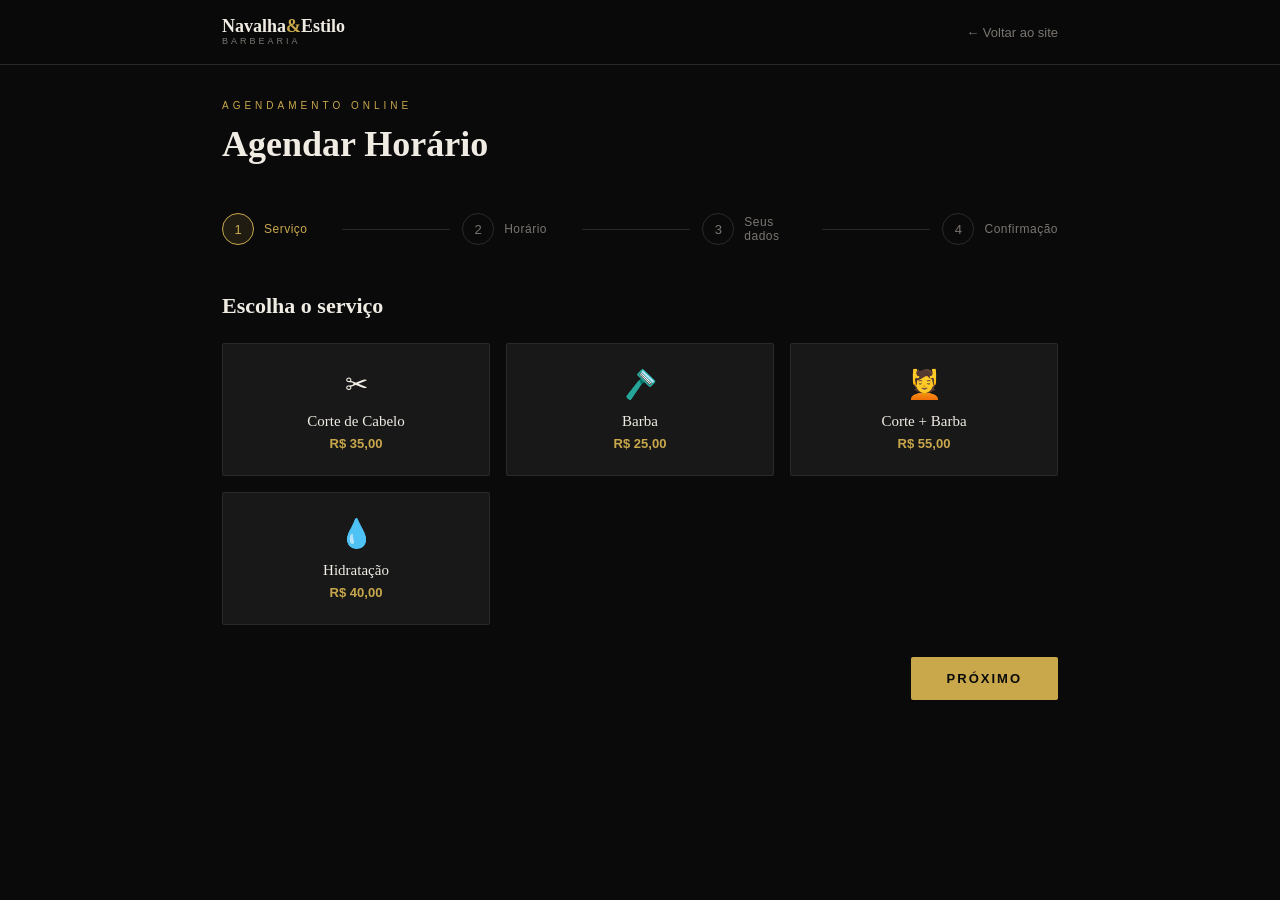
==== frontend/agendamento.html @ 38e84897 "format: formatar com prettier" ====
<!doctype html>
<html lang="pt-BR">
  <head>
    <meta charset="UTF-8" />
    <meta name="viewport" content="width=device-width, initial-scale=1.0" />
    <title>Agendar Horário — Navalha & Estilo</title>
    <link rel="stylesheet" href="css/global.css" />
    <link rel="stylesheet" href="css/agendamento.css" />
  </head>
  <body>
    <!-- HEADER -->
    <header class="header">
      <div class="header-inner">
        <div class="logo">
          <span class="logo-name">Navalha<span>&</span>Estilo</span>
          <span class="logo-sub">Barbearia</span>
        </div>
        <a href="index.html" class="header-back">← Voltar ao site</a>
      </div>
    </header>

    <!-- CONTEÚDO -->
    <main class="agendamento-wrap">
      <span class="page-tag">Agendamento online</span>
      <h1 class="page-title">Agendar Horário</h1>

      <!-- STEPS -->
      <div class="steps">
        <div class="step active" id="step-ind-1">
          <div class="step-num">1</div>
          <div class="step-label">Serviço</div>
        </div>
        <div class="step-line" id="line-1"></div>
        <div class="step" id="step-ind-2">
          <div class="step-num">2</div>
          <div class="step-label">Horário</div>
        </div>
        <div class="step-line" id="line-2"></div>
        <div class="step" id="step-ind-3">
          <div class="step-num">3</div>
          <div class="step-label">Seus dados</div>
        </div>
        <div class="step-line" id="line-3"></div>
        <div class="step" id="step-ind-4">
          <div class="step-num">4</div>
          <div class="step-label">Confirmação</div>
        </div>
      </div>

      <!-- ETAPA 1: SERVIÇO -->
      <div class="step-panel active" id="panel-1">
        <h2 class="step-panel-title">Escolha o serviço</h2>
        <div class="servicos-grid" id="servicos-grid">
          <div class="servico-card" onclick="selecionarServico(this, 'Corte de Cabelo', 35)">
            <div class="servico-icon">✂</div>
            <div class="servico-nome">Corte de Cabelo</div>
            <div class="servico-preco">R$ 35,00</div>
          </div>
          <div class="servico-card" onclick="selecionarServico(this, 'Barba', 25)">
            <div class="servico-icon">🪒</div>
            <div class="servico-nome">Barba</div>
            <div class="servico-preco">R$ 25,00</div>
          </div>
          <div class="servico-card" onclick="selecionarServico(this, 'Corte + Barba', 55)">
            <div class="servico-icon">💆</div>
            <div class="servico-nome">Corte + Barba</div>
            <div class="servico-preco">R$ 55,00</div>
          </div>
          <div class="servico-card" onclick="selecionarServico(this, 'Hidratação', 40)">
            <div class="servico-icon">💧</div>
            <div class="servico-nome">Hidratação</div>
            <div class="servico-preco">R$ 40,00</div>
          </div>
        </div>
        <div class="step-nav">
          <span></span>
          <button class="btn-primary" onclick="irParaStep(2)">Próximo</button>
        </div>
      </div>

      <!-- ETAPA 2: HORÁRIO -->
      <div class="step-panel" id="panel-2">
        <h2 class="step-panel-title">Escolha o horário</h2>
        <div class="horarios-grid">
          <button class="horario-btn" onclick="selecionarHorario(this, '08:00')">08:00</button>
          <button class="horario-btn" onclick="selecionarHorario(this, '08:30')">08:30</button>
          <button class="horario-btn indisponivel">09:00</button>
          <button class="horario-btn" onclick="selecionarHorario(this, '09:30')">09:30</button>
          <button class="horario-btn" onclick="selecionarHorario(this, '10:00')">10:00</button>
          <button class="horario-btn indisponivel">10:30</button>
          <button class="horario-btn indisponivel">11:00</button>
          <button class="horario-btn" onclick="selecionarHorario(this, '11:30')">11:30</button>
          <button class="horario-btn" onclick="selecionarHorario(this, '13:00')">13:00</button>
          <button class="horario-btn" onclick="selecionarHorario(this, '13:30')">13:30</button>
          <button class="horario-btn indisponivel">14:00</button>
          <button class="horario-btn" onclick="selecionarHorario(this, '14:30')">14:30</button>
          <button class="horario-btn" onclick="selecionarHorario(this, '15:00')">15:00</button>
          <button class="horario-btn" onclick="selecionarHorario(this, '15:30')">15:30</button>
          <button class="horario-btn indisponivel">16:00</button>
          <button class="horario-btn" onclick="selecionarHorario(this, '16:30')">16:30</button>
          <button class="horario-btn" onclick="selecionarHorario(this, '17:00')">17:00</button>
          <button class="horario-btn" onclick="selecionarHorario(this, '17:30')">17:30</button>
        </div>
        <div class="step-nav">
          <button class="btn-voltar" onclick="irParaStep(1)">Voltar</button>
          <button class="btn-primary" onclick="irParaStep(3)">Próximo</button>
        </div>
      </div>

      <!-- ETAPA 3: DADOS DO CLIENTE -->
      <div class="step-panel" id="panel-3">
        <h2 class="step-panel-title">Seus dados</h2>
        <div class="form-grid">
          <div class="field">
            <label for="nome">Nome completo</label>
            <input type="text" id="nome" placeholder="Seu nome" />
            <div class="error-msg" id="nome-err">Preencha seu nome</div>
          </div>
          <div class="field">
            <label for="telefone">Telefone</label>
            <input type="tel" id="telefone" placeholder="(11) 99999-9999" />
            <div class="error-msg" id="tel-err">Preencha seu telefone</div>
          </div>
          <div class="field full">
            <label for="email">E-mail</label>
            <input type="email" id="email" placeholder="seu@email.com" />
          </div>
          <div class="field full">
            <label for="obs">Observações (opcional)</label>
            <input type="text" id="obs" placeholder="Alguma preferência ou informação adicional?" />
          </div>
        </div>
        <div class="step-nav">
          <button class="btn-voltar" onclick="irParaStep(2)">Voltar</button>
          <button class="btn-primary" onclick="irParaStep(4)">Revisar</button>
        </div>
      </div>

      <!-- ETAPA 4: CONFIRMAÇÃO -->
      <div class="step-panel" id="panel-4">
        <h2 class="step-panel-title">Confirme seu agendamento</h2>
        <div class="resumo-card">
          <div class="resumo-linha">
            <span class="resumo-label">Serviço</span>
            <span class="resumo-valor" id="res-servico">—</span>
          </div>
          <div class="resumo-linha">
            <span class="resumo-label">Horário</span>
            <span class="resumo-valor" id="res-horario">—</span>
          </div>
          <div class="resumo-linha">
            <span class="resumo-label">Nome</span>
            <span class="resumo-valor" id="res-nome">—</span>
          </div>
          <div class="resumo-linha">
            <span class="resumo-label">Telefone</span>
            <span class="resumo-valor" id="res-telefone">—</span>
          </div>
          <div class="resumo-linha resumo-total">
            <span class="resumo-label">Total</span>
            <span class="resumo-valor" id="res-total">—</span>
          </div>
        </div>
        <div class="step-nav">
          <button class="btn-voltar" onclick="irParaStep(3)">Voltar</button>
          <button class="btn-primary" onclick="confirmarAgendamento()">
            Confirmar Agendamento
          </button>
        </div>
      </div>

      <!-- SUCESSO -->
      <div class="sucesso" id="sucesso">
        <div class="sucesso-icon">✅</div>
        <h2 class="sucesso-titulo">Agendamento confirmado!</h2>
        <p class="sucesso-desc">
          Seu horário foi reservado com sucesso.<br />Até breve, <span id="suc-nome"></span>!
        </p>
        <a href="index.html" class="btn-primary">Voltar ao início</a>
      </div>
    </main>

    <script src="js/agendamento.js"></script>
  </body>
</html>
---- frontend/css/global.css ----
/* --- Variáveis --- */
:root {
  --black: #0a0a0a;
  --dark: #111111;
  --card: #181818;
  --border: #2a2a2a;
  --gold: #c9a84c;
  --gold-light: #e8c97a;
  --gold-dim: rgba(201, 168, 76, 0.12);
  --text: #f0ece4;
  --muted: #7a7570;
  --danger: #e05252;
  --success: #4caf7d;
  --font-serif: Georgia, 'Times New Roman', serif;
  --font-sans: 'Segoe UI', Arial, sans-serif;
}

/* --- Reset --- */
*,
*::before,
*::after {
  box-sizing: border-box;
  margin: 0;
  padding: 0;
}

body {
  font-family: var(--font-sans);
  background: var(--black);
  color: var(--text);
}

a {
  text-decoration: none;
  color: inherit;
}

/* --- Botão primário --- */
.btn-primary {
  display: inline-block;
  padding: 14px 36px;
  background: var(--gold);
  color: var(--black);
  font-size: 13px;
  font-weight: 600;
  letter-spacing: 2px;
  text-transform: uppercase;
  border-radius: 2px;
  border: none;
  cursor: pointer;
  transition:
    background 0.2s,
    transform 0.1s;
}

.btn-primary:hover {
  background: var(--gold-light);
}
.btn-primary:active {
  transform: scale(0.99);
}

/* --- Animação --- */
@keyframes fadeUp {
  to {
    opacity: 1;
    transform: translateY(0);
  }
}
---- frontend/css/agendamento.css ----
/* =============================================
   Navalha & Estilo — agendamento.css
   Estilos exclusivos da tela de Agendamento
   ============================================= */

body {
  min-height: 100vh;
  background: var(--black);
}

/* --- Header --- */
.header {
  position: fixed;
  top: 0;
  left: 0;
  right: 0;
  z-index: 100;
  background: rgba(10, 10, 10, 0.95);
  border-bottom: 1px solid var(--border);
}

.header-inner {
  max-width: 900px;
  margin: 0 auto;
  padding: 0 32px;
  height: 64px;
  display: flex;
  align-items: center;
  justify-content: space-between;
}

.logo {
  display: flex;
  flex-direction: column;
  line-height: 1.1;
}

.logo-name {
  font-family: var(--font-serif);
  font-size: 18px;
  font-weight: 700;
  color: var(--text);
}

.logo-name span {
  color: var(--gold);
}

.logo-sub {
  font-size: 9px;
  letter-spacing: 3px;
  text-transform: uppercase;
  color: var(--muted);
}

.header-back {
  font-size: 13px;
  color: var(--muted);
  transition: color 0.2s;
}

.header-back:hover {
  color: var(--gold);
}

/* --- Container principal --- */
.agendamento-wrap {
  max-width: 900px;
  margin: 0 auto;
  padding: 100px 32px 60px;
}

/* --- Título da página --- */
.page-tag {
  font-size: 10px;
  letter-spacing: 4px;
  text-transform: uppercase;
  color: var(--gold);
  display: block;
  margin-bottom: 12px;
}

.page-title {
  font-family: var(--font-serif);
  font-size: 36px;
  font-weight: 700;
  color: var(--text);
  margin-bottom: 48px;
}

/* --- Steps --- */
.steps {
  display: flex;
  align-items: center;
  gap: 0;
  margin-bottom: 48px;
}

.step {
  display: flex;
  align-items: center;
  gap: 10px;
  flex: 1;
}

.step-num {
  width: 32px;
  height: 32px;
  border-radius: 50%;
  border: 1px solid var(--border);
  display: flex;
  align-items: center;
  justify-content: center;
  font-size: 13px;
  color: var(--muted);
  flex-shrink: 0;
  transition: all 0.3s;
}

.step-label {
  font-size: 12px;
  color: var(--muted);
  letter-spacing: 0.5px;
  transition: color 0.3s;
}

.step-line {
  flex: 1;
  height: 1px;
  background: var(--border);
  margin: 0 12px;
  transition: background 0.3s;
}

.step.active .step-num {
  border-color: var(--gold);
  background: var(--gold-dim);
  color: var(--gold);
}

.step.active .step-label {
  color: var(--gold);
}

.step.done .step-num {
  border-color: var(--success);
  background: rgba(76, 175, 125, 0.12);
  color: var(--success);
}

.step.done .step-label {
  color: var(--success);
}

.step-line.done {
  background: var(--success);
}

/* --- Painel de etapa --- */
.step-panel {
  display: none;
  animation: fadeUp 0.4s ease forwards;
  opacity: 0;
  transform: translateY(12px);
}

.step-panel.active {
  display: block;
}

.step-panel-title {
  font-family: var(--font-serif);
  font-size: 22px;
  color: var(--text);
  margin-bottom: 24px;
}

/* --- Grid de serviços --- */
.servicos-grid {
  display: grid;
  grid-template-columns: repeat(auto-fill, minmax(200px, 1fr));
  gap: 16px;
  margin-bottom: 32px;
}

.servico-card {
  background: var(--card);
  border: 1px solid var(--border);
  border-radius: 2px;
  padding: 24px 20px;
  cursor: pointer;
  transition:
    border-color 0.2s,
    background 0.2s;
  text-align: center;
}

.servico-card:hover {
  border-color: var(--gold);
}

.servico-card.selected {
  border-color: var(--gold);
  background: var(--gold-dim);
}

.servico-icon {
  font-size: 28px;
  margin-bottom: 12px;
}

.servico-nome {
  font-family: var(--font-serif);
  font-size: 15px;
  color: var(--text);
  margin-bottom: 6px;
}

.servico-preco {
  font-size: 13px;
  color: var(--gold);
  font-weight: 600;
}

/* --- Grid de horários --- */
.horarios-grid {
  display: grid;
  grid-template-columns: repeat(auto-fill, minmax(90px, 1fr));
  gap: 12px;
  margin-bottom: 32px;
}

.horario-btn {
  padding: 12px 8px;
  background: var(--card);
  border: 1px solid var(--border);
  border-radius: 2px;
  font-family: var(--font-sans);
  font-size: 14px;
  color: var(--text);
  cursor: pointer;
  transition: all 0.2s;
  text-align: center;
}

.horario-btn:hover {
  border-color: var(--gold);
}

.horario-btn.selected {
  border-color: var(--gold);
  background: var(--gold-dim);
  color: var(--gold);
}

.horario-btn.indisponivel {
  opacity: 0.3;
  cursor: not-allowed;
  pointer-events: none;
}

/* --- Formulário de dados --- */
.form-grid {
  display: grid;
  grid-template-columns: 1fr 1fr;
  gap: 20px;
  margin-bottom: 32px;
}

.field {
  margin-bottom: 0;
}

.field.full {
  grid-column: 1 / -1;
}

label {
  display: block;
  font-size: 11px;
  letter-spacing: 1.5px;
  text-transform: uppercase;
  color: var(--muted);
  margin-bottom: 8px;
}

input,
select {
  width: 100%;
  background: rgba(255, 255, 255, 0.04);
  border: 1px solid var(--border);
  border-radius: 2px;
  padding: 13px 16px;
  font-family: var(--font-sans);
  font-size: 14px;
  color: var(--text);
  outline: none;
  transition:
    border-color 0.2s,
    background 0.2s;
  appearance: none;
}

input::placeholder {
  color: #3a3a3a;
}

input:focus,
select:focus {
  border-color: var(--gold);
  background: var(--gold-dim);
}

.input-error {
  border-color: var(--danger) !important;
}

.error-msg {
  font-size: 12px;
  color: var(--danger);
  margin-top: 6px;
  display: none;
}

/* --- Resumo --- */
.resumo-card {
  background: var(--card);
  border: 1px solid var(--border);
  border-radius: 2px;
  padding: 32px;
  margin-bottom: 32px;
}

.resumo-linha {
  display: flex;
  justify-content: space-between;
  align-items: center;
  padding: 12px 0;
  border-bottom: 1px solid var(--border);
  font-size: 14px;
}

.resumo-linha:last-child {
  border-bottom: none;
}

.resumo-label {
  color: var(--muted);
}
.resumo-valor {
  color: var(--text);
  font-weight: 500;
}
.resumo-total .resumo-label {
  font-weight: 600;
  color: var(--text);
}
.resumo-total .resumo-valor {
  color: var(--gold);
  font-size: 18px;
  font-weight: 700;
}

/* --- Sucesso --- */
.sucesso {
  text-align: center;
  padding: 60px 32px;
  display: none;
}

.sucesso.active {
  display: block;
}

.sucesso-icon {
  font-size: 56px;
  margin-bottom: 24px;
}

.sucesso-titulo {
  font-family: var(--font-serif);
  font-size: 28px;
  color: var(--text);
  margin-bottom: 12px;
}

.sucesso-desc {
  font-size: 15px;
  color: var(--muted);
  margin-bottom: 36px;
  line-height: 1.6;
}

/* --- Navegação entre steps --- */
.step-nav {
  display: flex;
  justify-content: space-between;
  align-items: center;
  margin-top: 8px;
}

.btn-voltar {
  padding: 12px 28px;
  background: transparent;
  border: 1px solid var(--border);
  border-radius: 2px;
  font-family: var(--font-sans);
  font-size: 13px;
  color: var(--muted);
  cursor: pointer;
  transition: all 0.2s;
  letter-spacing: 1px;
}

.btn-voltar:hover {
  border-color: var(--gold);
  color: var(--gold);
}

/* --- Responsivo --- */
@media (max-width: 768px) {
  .agendamento-wrap {
    padding: 90px 20px 40px;
  }
  .form-grid {
    grid-template-columns: 1fr;
  }
  .step-label {
    display: none;
  }
  .steps {
    gap: 4px;
  }
}
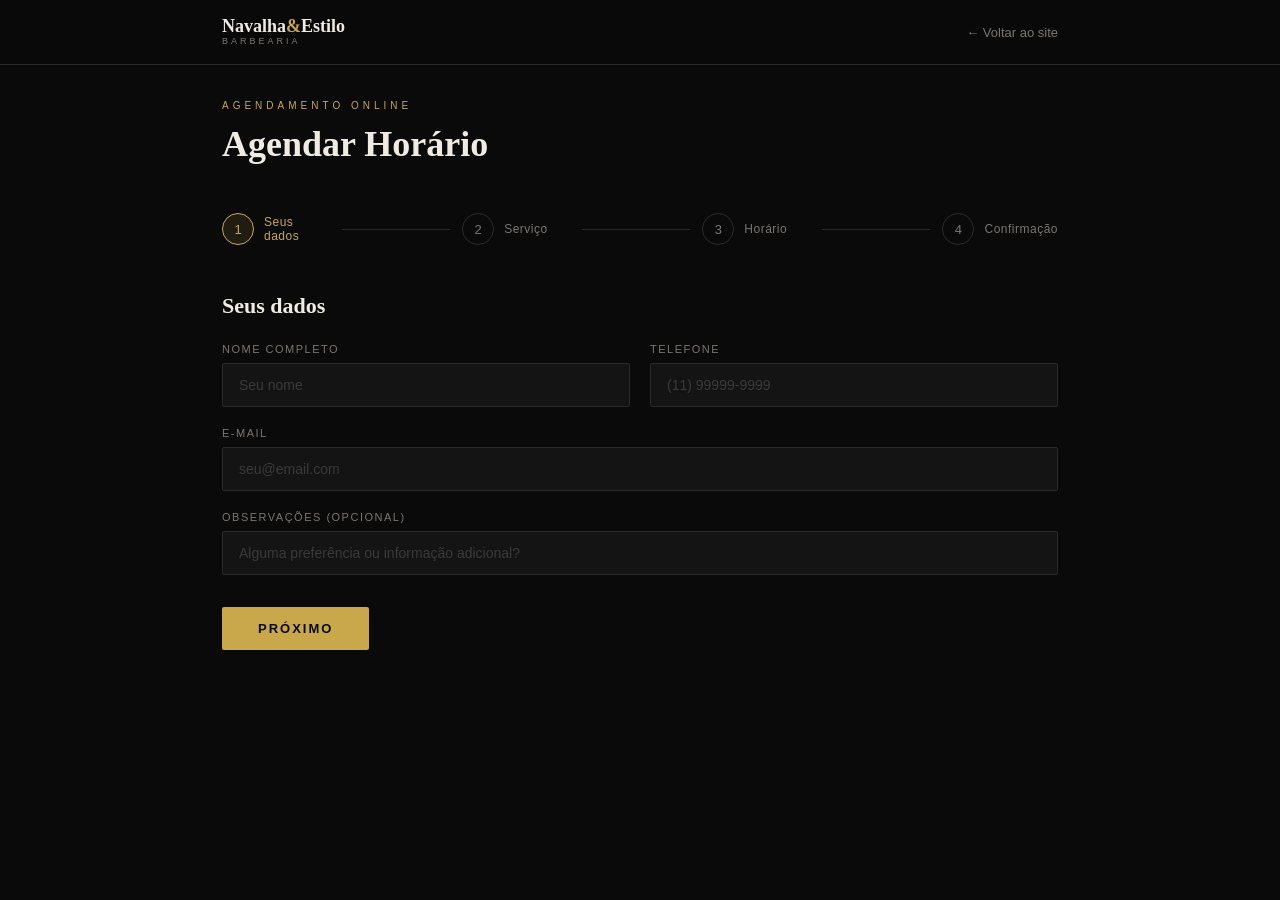
==== commit 64ff9bd6: "feat: alterar ordem das operações de agendamento" ====
--- a/frontend/agendamento.html
+++ b/frontend/agendamento.html
@@ -28,17 +28,17 @@
       <div class="steps">
         <div class="step active" id="step-ind-1">
           <div class="step-num">1</div>
-          <div class="step-label">Serviço</div>
+          <div class="step-label">Seus dados</div>
         </div>
         <div class="step-line" id="line-1"></div>
         <div class="step" id="step-ind-2">
           <div class="step-num">2</div>
-          <div class="step-label">Horário</div>
+          <div class="step-label">Serviço</div>
         </div>
         <div class="step-line" id="line-2"></div>
         <div class="step" id="step-ind-3">
           <div class="step-num">3</div>
-          <div class="step-label">Seus dados</div>
+          <div class="step-label">Horário</div>
         </div>
         <div class="step-line" id="line-3"></div>
         <div class="step" id="step-ind-4">
@@ -47,8 +47,36 @@
         </div>
       </div>
 
-      <!-- ETAPA 1: SERVIÇO -->
+      <!-- ETAPA 1: DADOS DO CLIENTE -->
       <div class="step-panel active" id="panel-1">
+        <h2 class="step-panel-title">Seus dados</h2>
+        <div class="form-grid">
+          <div class="field">
+            <label for="nome">Nome completo</label>
+            <input type="text" id="nome" placeholder="Seu nome" />
+            <div class="error-msg" id="nome-err">Preencha seu nome</div>
+          </div>
+          <div class="field">
+            <label for="telefone">Telefone</label>
+            <input type="tel" id="telefone" placeholder="(11) 99999-9999" />
+            <div class="error-msg" id="tel-err">Preencha seu telefone</div>
+          </div>
+          <div class="field full">
+            <label for="email">E-mail</label>
+            <input type="email" id="email" placeholder="seu@email.com" />
+          </div>
+          <div class="field full">
+            <label for="obs">Observações (opcional)</label>
+            <input type="text" id="obs" placeholder="Alguma preferência ou informação adicional?" />
+          </div>
+        </div>
+        <div class="step-nav">
+          <button class="btn-primary" onclick="irParaStep(2)">Próximo</button>
+        </div>
+      </div>
+
+      <!-- ETAPA 2: SERVIÇO -->
+      <div class="step-panel" id="panel-2">
         <h2 class="step-panel-title">Escolha o serviço</h2>
         <div class="servicos-grid" id="servicos-grid">
           <div class="servico-card" onclick="selecionarServico(this, 'Corte de Cabelo', 35)">
@@ -73,13 +101,13 @@
           </div>
         </div>
         <div class="step-nav">
-          <span></span>
-          <button class="btn-primary" onclick="irParaStep(2)">Próximo</button>
+          <button class="btn-voltar" onclick="irParaStep(1)">Voltar</button>
+          <button class="btn-primary" onclick="irParaStep(3)">Próximo</button>
         </div>
       </div>
 
-      <!-- ETAPA 2: HORÁRIO -->
-      <div class="step-panel" id="panel-2">
+      <!-- ETAPA 3: HORÁRIO -->
+      <div class="step-panel" id="panel-3">
         <h2 class="step-panel-title">Escolha o horário</h2>
         <div class="horarios-grid">
           <button class="horario-btn" onclick="selecionarHorario(this, '08:00')">08:00</button>
@@ -100,35 +128,6 @@
           <button class="horario-btn" onclick="selecionarHorario(this, '16:30')">16:30</button>
           <button class="horario-btn" onclick="selecionarHorario(this, '17:00')">17:00</button>
           <button class="horario-btn" onclick="selecionarHorario(this, '17:30')">17:30</button>
-        </div>
-        <div class="step-nav">
-          <button class="btn-voltar" onclick="irParaStep(1)">Voltar</button>
-          <button class="btn-primary" onclick="irParaStep(3)">Próximo</button>
-        </div>
-      </div>
-
-      <!-- ETAPA 3: DADOS DO CLIENTE -->
-      <div class="step-panel" id="panel-3">
-        <h2 class="step-panel-title">Seus dados</h2>
-        <div class="form-grid">
-          <div class="field">
-            <label for="nome">Nome completo</label>
-            <input type="text" id="nome" placeholder="Seu nome" />
-            <div class="error-msg" id="nome-err">Preencha seu nome</div>
-          </div>
-          <div class="field">
-            <label for="telefone">Telefone</label>
-            <input type="tel" id="telefone" placeholder="(11) 99999-9999" />
-            <div class="error-msg" id="tel-err">Preencha seu telefone</div>
-          </div>
-          <div class="field full">
-            <label for="email">E-mail</label>
-            <input type="email" id="email" placeholder="seu@email.com" />
-          </div>
-          <div class="field full">
-            <label for="obs">Observações (opcional)</label>
-            <input type="text" id="obs" placeholder="Alguma preferência ou informação adicional?" />
-          </div>
         </div>
         <div class="step-nav">
           <button class="btn-voltar" onclick="irParaStep(2)">Voltar</button>
--- a/frontend/css/agendamento.css
+++ b/frontend/css/agendamento.css
@@ -13,7 +13,7 @@
   position: fixed;
   top: 0;
   left: 0;
-  right: 0;
+  width: 100vw;
   z-index: 100;
   background: rgba(10, 10, 10, 0.95);
   border-bottom: 1px solid var(--border);
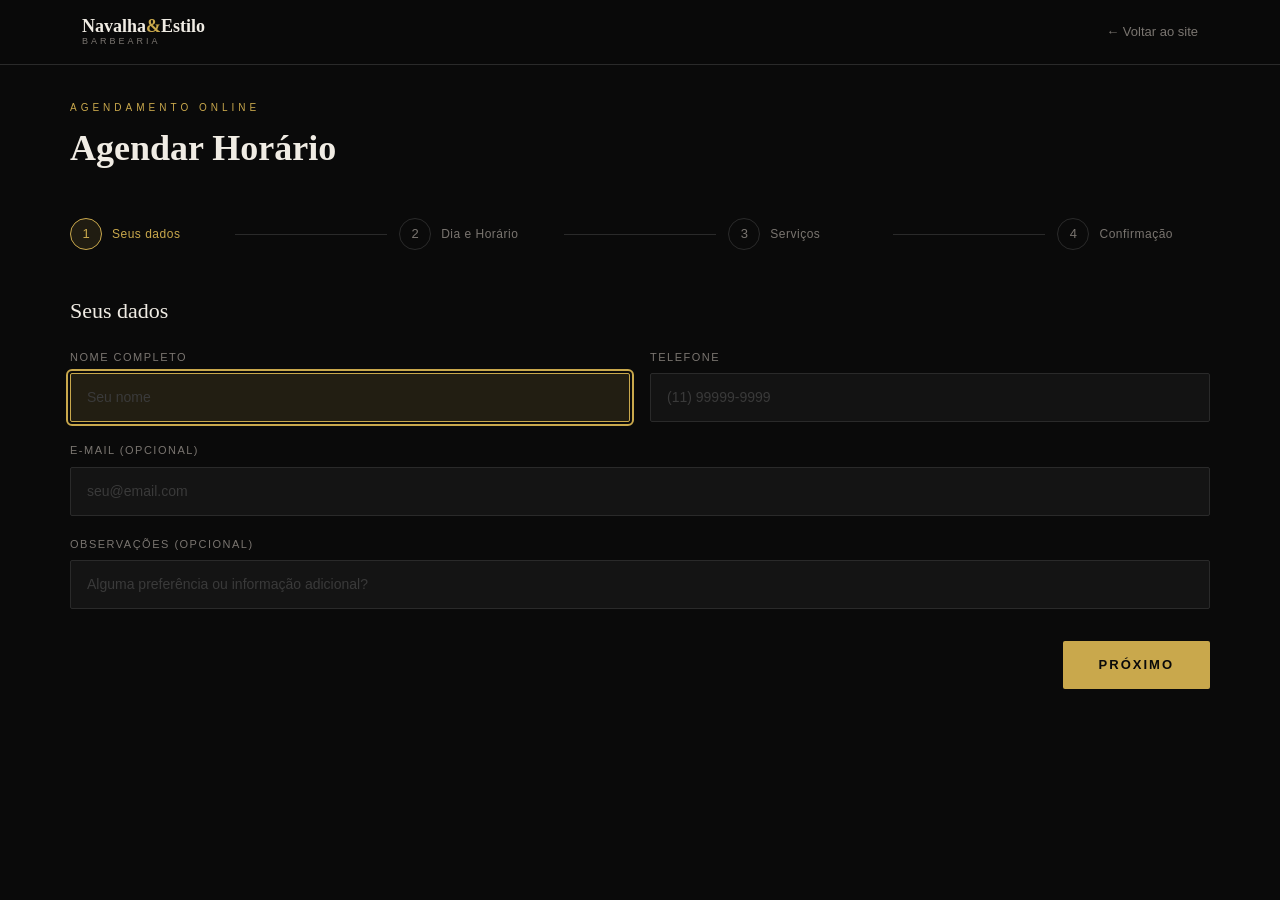
==== commit f7686b20: "fix: reestruturação do projeto" ====
--- a/frontend/agendamento.html
+++ b/frontend/agendamento.html
@@ -1,16 +1,23 @@
 <!doctype html>
 <html lang="pt-BR">
   <head>
+    <!-- Meta -->
     <meta charset="UTF-8" />
     <meta name="viewport" content="width=device-width, initial-scale=1.0" />
+
+    <!-- Título -->
     <title>Agendar Horário — Navalha & Estilo</title>
+
+    <!-- Bootstrap + estilos próprios -->
+    <link rel="stylesheet" href="https://cdn.jsdelivr.net/npm/bootstrap@5.3.3/dist/css/bootstrap.min.css" />
     <link rel="stylesheet" href="css/global.css" />
     <link rel="stylesheet" href="css/agendamento.css" />
   </head>
+
   <body>
-    <!-- HEADER -->
+    <!-- Header -->
     <header class="header">
-      <div class="header-inner">
+      <div class="container header-inner">
         <div class="logo">
           <span class="logo-name">Navalha<span>&</span>Estilo</span>
           <span class="logo-sub">Barbearia</span>
@@ -19,13 +26,12 @@
       </div>
     </header>
 
-    <!-- CONTEÚDO -->
-    <main class="agendamento-wrap">
+    <main class="container agendamento-wrap">
       <span class="page-tag">Agendamento online</span>
       <h1 class="page-title">Agendar Horário</h1>
 
-      <!-- STEPS -->
-      <div class="steps">
+      <!-- Progresso -->
+      <nav class="steps" aria-label="Progresso do agendamento">
         <div class="step active" id="step-ind-1">
           <div class="step-num">1</div>
           <div class="step-label">Seus dados</div>
@@ -33,152 +39,176 @@
         <div class="step-line" id="line-1"></div>
         <div class="step" id="step-ind-2">
           <div class="step-num">2</div>
-          <div class="step-label">Serviço</div>
+          <div class="step-label">Dia e Horário</div>
         </div>
         <div class="step-line" id="line-2"></div>
         <div class="step" id="step-ind-3">
           <div class="step-num">3</div>
-          <div class="step-label">Horário</div>
+          <div class="step-label">Serviços</div>
         </div>
         <div class="step-line" id="line-3"></div>
         <div class="step" id="step-ind-4">
           <div class="step-num">4</div>
           <div class="step-label">Confirmação</div>
         </div>
-      </div>
-
-      <!-- ETAPA 1: DADOS DO CLIENTE -->
-      <div class="step-panel active" id="panel-1">
-        <h2 class="step-panel-title">Seus dados</h2>
-        <div class="form-grid">
-          <div class="field">
-            <label for="nome">Nome completo</label>
-            <input type="text" id="nome" placeholder="Seu nome" />
-            <div class="error-msg" id="nome-err">Preencha seu nome</div>
-          </div>
-          <div class="field">
-            <label for="telefone">Telefone</label>
-            <input type="tel" id="telefone" placeholder="(11) 99999-9999" />
-            <div class="error-msg" id="tel-err">Preencha seu telefone</div>
-          </div>
-          <div class="field full">
-            <label for="email">E-mail</label>
-            <input type="email" id="email" placeholder="seu@email.com" />
-          </div>
-          <div class="field full">
-            <label for="obs">Observações (opcional)</label>
-            <input type="text" id="obs" placeholder="Alguma preferência ou informação adicional?" />
-          </div>
-        </div>
-        <div class="step-nav">
-          <button class="btn-primary" onclick="irParaStep(2)">Próximo</button>
-        </div>
-      </div>
-
-      <!-- ETAPA 2: SERVIÇO -->
-      <div class="step-panel" id="panel-2">
-        <h2 class="step-panel-title">Escolha o serviço</h2>
-        <div class="servicos-grid" id="servicos-grid">
-          <div class="servico-card" onclick="selecionarServico(this, 'Corte de Cabelo', 35)">
-            <div class="servico-icon">✂</div>
-            <div class="servico-nome">Corte de Cabelo</div>
-            <div class="servico-preco">R$ 35,00</div>
-          </div>
-          <div class="servico-card" onclick="selecionarServico(this, 'Barba', 25)">
-            <div class="servico-icon">🪒</div>
-            <div class="servico-nome">Barba</div>
-            <div class="servico-preco">R$ 25,00</div>
-          </div>
-          <div class="servico-card" onclick="selecionarServico(this, 'Corte + Barba', 55)">
-            <div class="servico-icon">💆</div>
-            <div class="servico-nome">Corte + Barba</div>
-            <div class="servico-preco">R$ 55,00</div>
-          </div>
-          <div class="servico-card" onclick="selecionarServico(this, 'Hidratação', 40)">
-            <div class="servico-icon">💧</div>
-            <div class="servico-nome">Hidratação</div>
-            <div class="servico-preco">R$ 40,00</div>
-          </div>
-        </div>
-        <div class="step-nav">
-          <button class="btn-voltar" onclick="irParaStep(1)">Voltar</button>
-          <button class="btn-primary" onclick="irParaStep(3)">Próximo</button>
-        </div>
-      </div>
-
-      <!-- ETAPA 3: HORÁRIO -->
-      <div class="step-panel" id="panel-3">
-        <h2 class="step-panel-title">Escolha o horário</h2>
-        <div class="horarios-grid">
-          <button class="horario-btn" onclick="selecionarHorario(this, '08:00')">08:00</button>
-          <button class="horario-btn" onclick="selecionarHorario(this, '08:30')">08:30</button>
-          <button class="horario-btn indisponivel">09:00</button>
-          <button class="horario-btn" onclick="selecionarHorario(this, '09:30')">09:30</button>
-          <button class="horario-btn" onclick="selecionarHorario(this, '10:00')">10:00</button>
-          <button class="horario-btn indisponivel">10:30</button>
-          <button class="horario-btn indisponivel">11:00</button>
-          <button class="horario-btn" onclick="selecionarHorario(this, '11:30')">11:30</button>
-          <button class="horario-btn" onclick="selecionarHorario(this, '13:00')">13:00</button>
-          <button class="horario-btn" onclick="selecionarHorario(this, '13:30')">13:30</button>
-          <button class="horario-btn indisponivel">14:00</button>
-          <button class="horario-btn" onclick="selecionarHorario(this, '14:30')">14:30</button>
-          <button class="horario-btn" onclick="selecionarHorario(this, '15:00')">15:00</button>
-          <button class="horario-btn" onclick="selecionarHorario(this, '15:30')">15:30</button>
-          <button class="horario-btn indisponivel">16:00</button>
-          <button class="horario-btn" onclick="selecionarHorario(this, '16:30')">16:30</button>
-          <button class="horario-btn" onclick="selecionarHorario(this, '17:00')">17:00</button>
-          <button class="horario-btn" onclick="selecionarHorario(this, '17:30')">17:30</button>
-        </div>
-        <div class="step-nav">
-          <button class="btn-voltar" onclick="irParaStep(2)">Voltar</button>
-          <button class="btn-primary" onclick="irParaStep(4)">Revisar</button>
-        </div>
-      </div>
-
-      <!-- ETAPA 4: CONFIRMAÇÃO -->
-      <div class="step-panel" id="panel-4">
-        <h2 class="step-panel-title">Confirme seu agendamento</h2>
-        <div class="resumo-card">
-          <div class="resumo-linha">
-            <span class="resumo-label">Serviço</span>
-            <span class="resumo-valor" id="res-servico">—</span>
-          </div>
-          <div class="resumo-linha">
-            <span class="resumo-label">Horário</span>
-            <span class="resumo-valor" id="res-horario">—</span>
-          </div>
-          <div class="resumo-linha">
-            <span class="resumo-label">Nome</span>
-            <span class="resumo-valor" id="res-nome">—</span>
-          </div>
-          <div class="resumo-linha">
-            <span class="resumo-label">Telefone</span>
-            <span class="resumo-valor" id="res-telefone">—</span>
-          </div>
-          <div class="resumo-linha resumo-total">
-            <span class="resumo-label">Total</span>
-            <span class="resumo-valor" id="res-total">—</span>
-          </div>
-        </div>
-        <div class="step-nav">
-          <button class="btn-voltar" onclick="irParaStep(3)">Voltar</button>
-          <button class="btn-primary" onclick="confirmarAgendamento()">
-            Confirmar Agendamento
-          </button>
-        </div>
-      </div>
-
-      <!-- SUCESSO -->
-      <div class="sucesso" id="sucesso">
+      </nav>
+
+      <!-- Formulário -->
+      <form id="agendamento-form" novalidate>
+        <!-- Etapa 1 -->
+        <section class="step-panel active" id="panel-1">
+          <h2 class="step-panel-title">Seus dados</h2>
+          <div class="form-grid">
+            <div class="field">
+              <label for="nome">Nome completo</label>
+              <input type="text" id="nome" placeholder="Seu nome" />
+              <div class="error-msg" id="nome-err">Preencha seu nome</div>
+            </div>
+            <div class="field">
+              <label for="telefone">Telefone</label>
+              <input type="tel" id="telefone" placeholder="(11) 99999-9999" />
+              <div class="error-msg" id="tel-err">Informe um telefone válido</div>
+            </div>
+            <div class="field full">
+              <label for="email">E-mail (opcional)</label>
+              <input type="email" id="email" placeholder="seu@email.com" />
+              <div class="error-msg" id="email-err">E-mail inválido</div>
+            </div>
+            <div class="field full">
+              <label for="obs">Observações (opcional)</label>
+              <input type="text" id="obs" placeholder="Alguma preferência ou informação adicional?" />
+            </div>
+          </div>
+          <div class="step-nav">
+            <span></span>
+            <button class="btn-primary" type="button" data-step="2">Próximo</button>
+          </div>
+        </section>
+
+        <!-- Etapa 2 -->
+        <section class="step-panel" id="panel-2">
+          <h2 class="step-panel-title">Escolha o dia e horário</h2>
+          <div class="form-grid">
+            <div class="field full">
+              <label for="data">Dia do atendimento</label>
+              <input type="date" id="data" max="2099-12-31" />
+              <div class="error-msg" id="data-err">Selecione uma data válida</div>
+            </div>
+          </div>
+
+          <div class="horarios-grid" id="horarios-grid">
+            <button class="horario-btn" type="button" data-horario="08:00">08:00</button>
+            <button class="horario-btn" type="button" data-horario="08:30">08:30</button>
+            <button class="horario-btn indisponivel" type="button">09:00</button>
+            <button class="horario-btn" type="button" data-horario="09:30">09:30</button>
+            <button class="horario-btn" type="button" data-horario="10:00">10:00</button>
+            <button class="horario-btn indisponivel" type="button">10:30</button>
+            <button class="horario-btn indisponivel" type="button">11:00</button>
+            <button class="horario-btn" type="button" data-horario="11:30">11:30</button>
+            <button class="horario-btn" type="button" data-horario="13:00">13:00</button>
+            <button class="horario-btn" type="button" data-horario="13:30">13:30</button>
+            <button class="horario-btn indisponivel" type="button">14:00</button>
+            <button class="horario-btn" type="button" data-horario="14:30">14:30</button>
+            <button class="horario-btn" type="button" data-horario="15:00">15:00</button>
+            <button class="horario-btn" type="button" data-horario="15:30">15:30</button>
+            <button class="horario-btn indisponivel" type="button">16:00</button>
+            <button class="horario-btn" type="button" data-horario="16:30">16:30</button>
+            <button class="horario-btn" type="button" data-horario="17:00">17:00</button>
+            <button class="horario-btn" type="button" data-horario="17:30">17:30</button>
+          </div>
+          <div class="error-msg" id="horario-err">Selecione um horário</div>
+
+          <div class="step-nav">
+            <button class="btn-voltar" type="button" data-step="1">Voltar</button>
+            <button class="btn-primary" type="button" data-step="3">Próximo</button>
+          </div>
+        </section>
+
+        <!-- Etapa 3 -->
+        <section class="step-panel" id="panel-3">
+          <h2 class="step-panel-title">Escolha os serviços</h2>
+          <div class="servicos-grid" id="servicos-grid">
+            <button class="servico-card" type="button" data-servico data-nome="Cabelo" data-preco="35">
+              <div class="servico-icon">✂</div>
+              <div class="servico-nome">Cabelo</div>
+              <div class="servico-preco">R$ 35,00</div>
+            </button>
+            <button class="servico-card" type="button" data-servico data-nome="Sobrancelha" data-preco="15">
+              <div class="servico-icon">🪒</div>
+              <div class="servico-nome">Sobrancelha</div>
+              <div class="servico-preco">R$ 15,00</div>
+            </button>
+            <button class="servico-card" type="button" data-servico data-nome="Barba" data-preco="25">
+              <div class="servico-icon">🧔</div>
+              <div class="servico-nome">Barba</div>
+              <div class="servico-preco">R$ 25,00</div>
+            </button>
+          </div>
+
+          <div class="servicos-total">
+            Total: <span id="total-servicos">R$ 0,00</span>
+          </div>
+          <div class="error-msg" id="servico-err">Selecione ao menos um serviço</div>
+
+          <div class="step-nav">
+            <button class="btn-voltar" type="button" data-step="2">Voltar</button>
+            <button class="btn-primary" type="button" data-step="4">Revisar</button>
+          </div>
+        </section>
+
+        <!-- Etapa 4 -->
+        <section class="step-panel" id="panel-4">
+          <h2 class="step-panel-title">Confirme seu agendamento</h2>
+          <div class="resumo-card">
+            <div class="resumo-linha">
+              <span class="resumo-label">Serviços</span>
+              <span class="resumo-valor" id="res-servicos">—</span>
+            </div>
+            <div class="resumo-linha">
+              <span class="resumo-label">Dia</span>
+              <span class="resumo-valor" id="res-data">—</span>
+            </div>
+            <div class="resumo-linha">
+              <span class="resumo-label">Horário</span>
+              <span class="resumo-valor" id="res-horario">—</span>
+            </div>
+            <div class="resumo-linha">
+              <span class="resumo-label">Nome</span>
+              <span class="resumo-valor" id="res-nome">—</span>
+            </div>
+            <div class="resumo-linha">
+              <span class="resumo-label">Telefone</span>
+              <span class="resumo-valor" id="res-telefone">—</span>
+            </div>
+            <div class="resumo-linha">
+              <span class="resumo-label">E-mail</span>
+              <span class="resumo-valor" id="res-email">—</span>
+            </div>
+            <div class="resumo-linha resumo-total">
+              <span class="resumo-label">Total</span>
+              <span class="resumo-valor" id="res-total">—</span>
+            </div>
+          </div>
+          <div class="step-nav">
+            <button class="btn-voltar" type="button" data-step="3">Voltar</button>
+            <button class="btn-primary" type="button" id="btn-confirmar">Confirmar Agendamento</button>
+          </div>
+        </section>
+      </form>
+
+      <!-- Sucesso -->
+      <section class="sucesso" id="sucesso">
         <div class="sucesso-icon">✅</div>
         <h2 class="sucesso-titulo">Agendamento confirmado!</h2>
         <p class="sucesso-desc">
           Seu horário foi reservado com sucesso.<br />Até breve, <span id="suc-nome"></span>!
         </p>
         <a href="index.html" class="btn-primary">Voltar ao início</a>
-      </div>
+      </section>
     </main>
 
+    <!-- Scripts -->
     <script src="js/agendamento.js"></script>
+    <script src="https://cdn.jsdelivr.net/npm/bootstrap@5.3.3/dist/js/bootstrap.bundle.min.js"></script>
   </body>
 </html>
--- a/frontend/css/global.css
+++ b/frontend/css/global.css
@@ -1,4 +1,8 @@
-/* --- Variáveis --- */
+/* ===============================
+   GLOBAL — Variáveis e reset
+   =============================== */
+
+/* Paleta e fontes */
 :root {
   --black: #0a0a0a;
   --dark: #111111;
@@ -15,7 +19,7 @@
   --font-sans: 'Segoe UI', Arial, sans-serif;
 }
 
-/* --- Reset --- */
+/* Reset básico */
 *,
 *::before,
 *::after {
@@ -24,18 +28,43 @@
   padding: 0;
 }
 
+/* Corpo */
 body {
   font-family: var(--font-sans);
   background: var(--black);
   color: var(--text);
 }
 
+/* Links */
 a {
   text-decoration: none;
   color: inherit;
 }
 
-/* --- Botão primário --- */
+/* Inputs e botões */
+button,
+input,
+select,
+textarea {
+  font-family: var(--font-sans);
+}
+
+/* Foco visível para navegação por teclado */
+:focus-visible {
+  outline: 2px solid var(--gold);
+  outline-offset: 2px;
+}
+
+/* Ajustes do Bootstrap */
+.navbar {
+  padding: 0;
+}
+
+.navbar-toggler {
+  border: 1px solid var(--border);
+}
+
+/* Botão principal */
 .btn-primary {
   display: inline-block;
   padding: 14px 36px;
@@ -56,11 +85,12 @@
 .btn-primary:hover {
   background: var(--gold-light);
 }
+
 .btn-primary:active {
   transform: scale(0.99);
 }
 
-/* --- Animação --- */
+/* Animação */
 @keyframes fadeUp {
   to {
     opacity: 1;
--- a/frontend/css/agendamento.css
+++ b/frontend/css/agendamento.css
@@ -1,14 +1,10 @@
-/* =============================================
-   Navalha & Estilo — agendamento.css
-   Estilos exclusivos da tela de Agendamento
-   ============================================= */
-
+/* Página de agendamento */
 body {
   min-height: 100vh;
   background: var(--black);
 }
 
-/* --- Header --- */
+/* Header */
 .header {
   position: fixed;
   top: 0;
@@ -20,15 +16,13 @@
 }
 
 .header-inner {
-  max-width: 900px;
-  margin: 0 auto;
-  padding: 0 32px;
   height: 64px;
   display: flex;
   align-items: center;
   justify-content: space-between;
 }
 
+/* Marca */
 .logo {
   display: flex;
   flex-direction: column;
@@ -63,14 +57,11 @@
   color: var(--gold);
 }
 
-/* --- Container principal --- */
+/* Conteúdo */
 .agendamento-wrap {
-  max-width: 900px;
-  margin: 0 auto;
-  padding: 100px 32px 60px;
-}
-
-/* --- Título da página --- */
+  padding: 100px 0 60px;
+}
+
 .page-tag {
   font-size: 10px;
   letter-spacing: 4px;
@@ -88,7 +79,7 @@
   margin-bottom: 48px;
 }
 
-/* --- Steps --- */
+/* Steps */
 .steps {
   display: flex;
   align-items: center;
@@ -156,7 +147,7 @@
   background: var(--success);
 }
 
-/* --- Painel de etapa --- */
+/* Painel de etapa */
 .step-panel {
   display: none;
   animation: fadeUp 0.4s ease forwards;
@@ -175,7 +166,7 @@
   margin-bottom: 24px;
 }
 
-/* --- Grid de serviços --- */
+/* Serviços */
 .servicos-grid {
   display: grid;
   grid-template-columns: repeat(auto-fill, minmax(200px, 1fr));
@@ -193,6 +184,7 @@
     border-color 0.2s,
     background 0.2s;
   text-align: center;
+  width: 100%;
 }
 
 .servico-card:hover {
@@ -222,7 +214,15 @@
   font-weight: 600;
 }
 
-/* --- Grid de horários --- */
+/* Total */
+.servicos-total {
+  font-size: 14px;
+  color: var(--text);
+  font-weight: 600;
+  margin-bottom: 16px;
+}
+
+/* Horários */
 .horarios-grid {
   display: grid;
   grid-template-columns: repeat(auto-fill, minmax(90px, 1fr));
@@ -259,7 +259,7 @@
   pointer-events: none;
 }
 
-/* --- Formulário de dados --- */
+/* Formulário */
 .form-grid {
   display: grid;
   grid-template-columns: 1fr 1fr;
@@ -311,6 +311,7 @@
   background: var(--gold-dim);
 }
 
+/* Erros */
 .input-error {
   border-color: var(--danger) !important;
 }
@@ -322,7 +323,7 @@
   display: none;
 }
 
-/* --- Resumo --- */
+/* Resumo */
 .resumo-card {
   background: var(--card);
   border: 1px solid var(--border);
@@ -361,7 +362,7 @@
   font-weight: 700;
 }
 
-/* --- Sucesso --- */
+/* Sucesso */
 .sucesso {
   text-align: center;
   padding: 60px 32px;
@@ -391,7 +392,7 @@
   line-height: 1.6;
 }
 
-/* --- Navegação entre steps --- */
+/* Navegação */
 .step-nav {
   display: flex;
   justify-content: space-between;
@@ -417,10 +418,10 @@
   color: var(--gold);
 }
 
-/* --- Responsivo --- */
+/* Responsivo */
 @media (max-width: 768px) {
   .agendamento-wrap {
-    padding: 90px 20px 40px;
+    padding: 90px 0 40px;
   }
   .form-grid {
     grid-template-columns: 1fr;
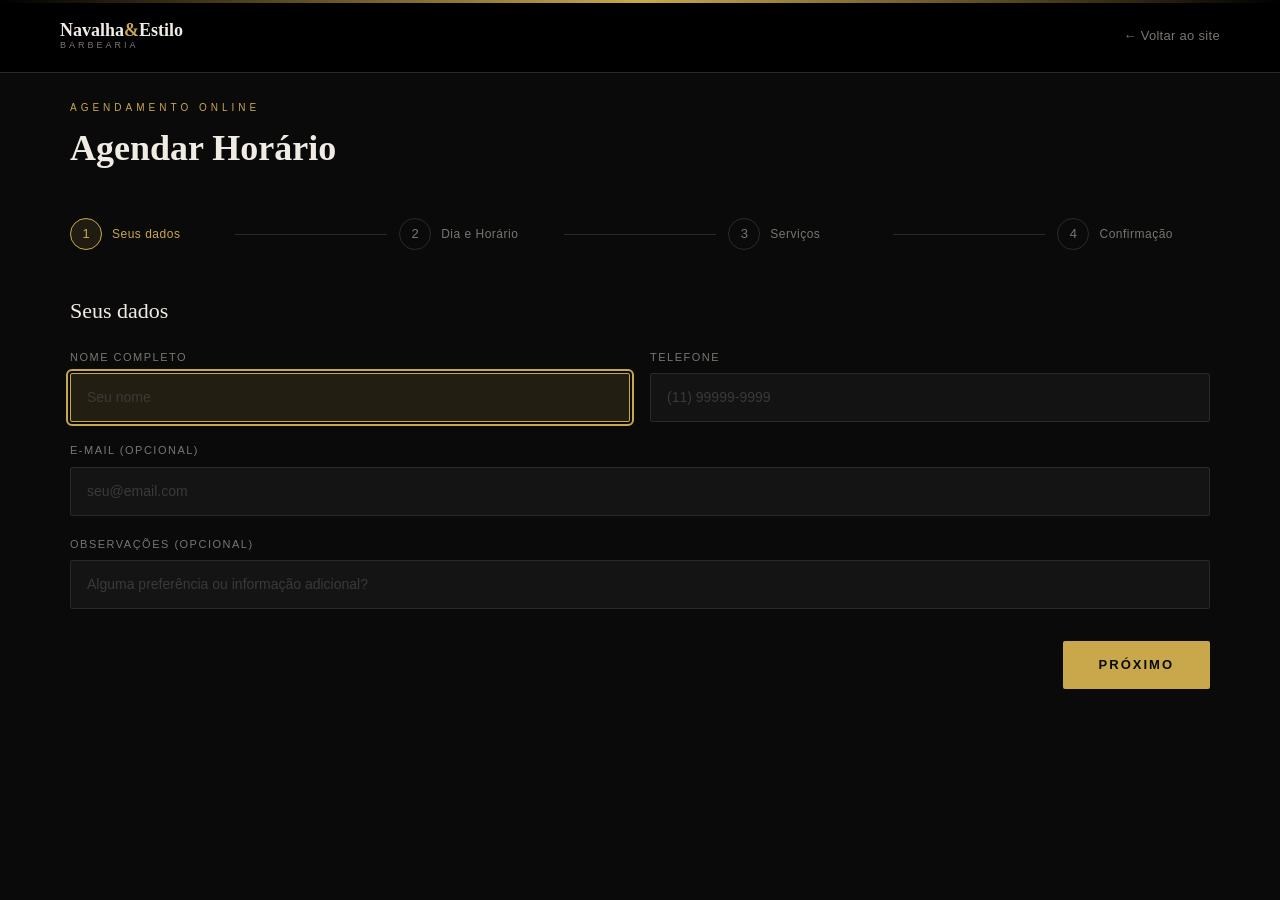
==== commit 003cf6a4: "feat(frontend): header e hero" ====
--- a/frontend/agendamento.html
+++ b/frontend/agendamento.html
@@ -9,21 +9,35 @@
     <title>Agendar Horário — Navalha & Estilo</title>
 
     <!-- Bootstrap + estilos próprios -->
-    <link rel="stylesheet" href="https://cdn.jsdelivr.net/npm/bootstrap@5.3.3/dist/css/bootstrap.min.css" />
+    <link
+      rel="stylesheet"
+      href="https://cdn.jsdelivr.net/npm/bootstrap@5.3.3/dist/css/bootstrap.min.css"
+    />
     <link rel="stylesheet" href="css/global.css" />
     <link rel="stylesheet" href="css/agendamento.css" />
   </head>
 
   <body>
     <!-- Header -->
-    <header class="header">
-      <div class="container header-inner">
-        <div class="logo">
-          <span class="logo-name">Navalha<span>&</span>Estilo</span>
-          <span class="logo-sub">Barbearia</span>
-        </div>
-        <a href="index.html" class="header-back">← Voltar ao site</a>
-      </div>
+    <header
+      class="bg-black fixed-top vw-100 px-3 py-3 px-md-5 border-bottom has-gradient"
+      style="--bs-bg-opacity: 0.93; --bs-border-color: var(--border)"
+    >
+      <nav class="navbar navbar-expand-md">
+        <div class="container-fluid">
+          <div class="navbar-brand logo">
+            <span class="logo-name">Navalha<span>&</span>Estilo</span>
+            <span class="logo-sub">Barbearia</span>
+          </div>
+
+          <!-- Navegação -->
+          <div class="justify-content-end" id="navPrincipal">
+            <div class="navbar-nav align-items-center gap-4">
+              <a href="/">← Voltar ao site</a>
+            </div>
+          </div>
+        </div>
+      </nav>
     </header>
 
     <main class="container agendamento-wrap">
@@ -76,7 +90,11 @@
             </div>
             <div class="field full">
               <label for="obs">Observações (opcional)</label>
-              <input type="text" id="obs" placeholder="Alguma preferência ou informação adicional?" />
+              <input
+                type="text"
+                id="obs"
+                placeholder="Alguma preferência ou informação adicional?"
+              />
             </div>
           </div>
           <div class="step-nav">
@@ -128,26 +146,42 @@
         <section class="step-panel" id="panel-3">
           <h2 class="step-panel-title">Escolha os serviços</h2>
           <div class="servicos-grid" id="servicos-grid">
-            <button class="servico-card" type="button" data-servico data-nome="Cabelo" data-preco="35">
+            <button
+              class="servico-card"
+              type="button"
+              data-servico
+              data-nome="Cabelo"
+              data-preco="35"
+            >
               <div class="servico-icon">✂</div>
               <div class="servico-nome">Cabelo</div>
               <div class="servico-preco">R$ 35,00</div>
             </button>
-            <button class="servico-card" type="button" data-servico data-nome="Sobrancelha" data-preco="15">
+            <button
+              class="servico-card"
+              type="button"
+              data-servico
+              data-nome="Sobrancelha"
+              data-preco="15"
+            >
               <div class="servico-icon">🪒</div>
               <div class="servico-nome">Sobrancelha</div>
               <div class="servico-preco">R$ 15,00</div>
             </button>
-            <button class="servico-card" type="button" data-servico data-nome="Barba" data-preco="25">
+            <button
+              class="servico-card"
+              type="button"
+              data-servico
+              data-nome="Barba"
+              data-preco="25"
+            >
               <div class="servico-icon">🧔</div>
               <div class="servico-nome">Barba</div>
               <div class="servico-preco">R$ 25,00</div>
             </button>
           </div>
 
-          <div class="servicos-total">
-            Total: <span id="total-servicos">R$ 0,00</span>
-          </div>
+          <div class="servicos-total">Total: <span id="total-servicos">R$ 0,00</span></div>
           <div class="error-msg" id="servico-err">Selecione ao menos um serviço</div>
 
           <div class="step-nav">
@@ -191,7 +225,9 @@
           </div>
           <div class="step-nav">
             <button class="btn-voltar" type="button" data-step="3">Voltar</button>
-            <button class="btn-primary" type="button" id="btn-confirmar">Confirmar Agendamento</button>
+            <button class="btn-primary" type="button" id="btn-confirmar">
+              Confirmar Agendamento
+            </button>
           </div>
         </section>
       </form>
--- a/frontend/css/global.css
+++ b/frontend/css/global.css
@@ -97,3 +97,47 @@
     transform: translateY(0);
   }
 }
+
+.has-gradient::before {
+  content: '';
+  position: absolute;
+  top: 0;
+  left: 0;
+  right: 0;
+  height: 3px;
+  background: linear-gradient(90deg, transparent, var(--gold), transparent);
+}
+
+.navbar-nav a {
+  font-size: 13px; /* fs-7 */
+  color: var(--muted);
+  transition:
+    color 0.2s,
+    background 0.2s;
+  letter-spacing: 0.3px;
+}
+
+.navbar-nav a:hover {
+  color: var(--text);
+}
+
+/* Botão gestão */
+/* Utilizamos .navbar-nav para garantir especificidade */
+.navbar-nav .nav-btn {
+  color: var(--gold);
+}
+
+@media (max-width: 768px) {
+  .navbar-nav a {
+    font-size: 16px;
+  }
+
+  .navbar-nav .nav-btn {
+    font-size: 17px;
+  }
+}
+
+.navbar-nav .nav-btn:hover {
+  color: var(--gold);
+  background: var(--gold-dim) !important;
+}
--- a/frontend/css/agendamento.css
+++ b/frontend/css/agendamento.css
@@ -13,6 +13,12 @@
   z-index: 100;
   background: rgba(10, 10, 10, 0.95);
   border-bottom: 1px solid var(--border);
+}
+
+@media (max-width: 768px) {
+  .navbar-nav a {
+    font-size: 13px !important;
+  }
 }
 
 .header-inner {
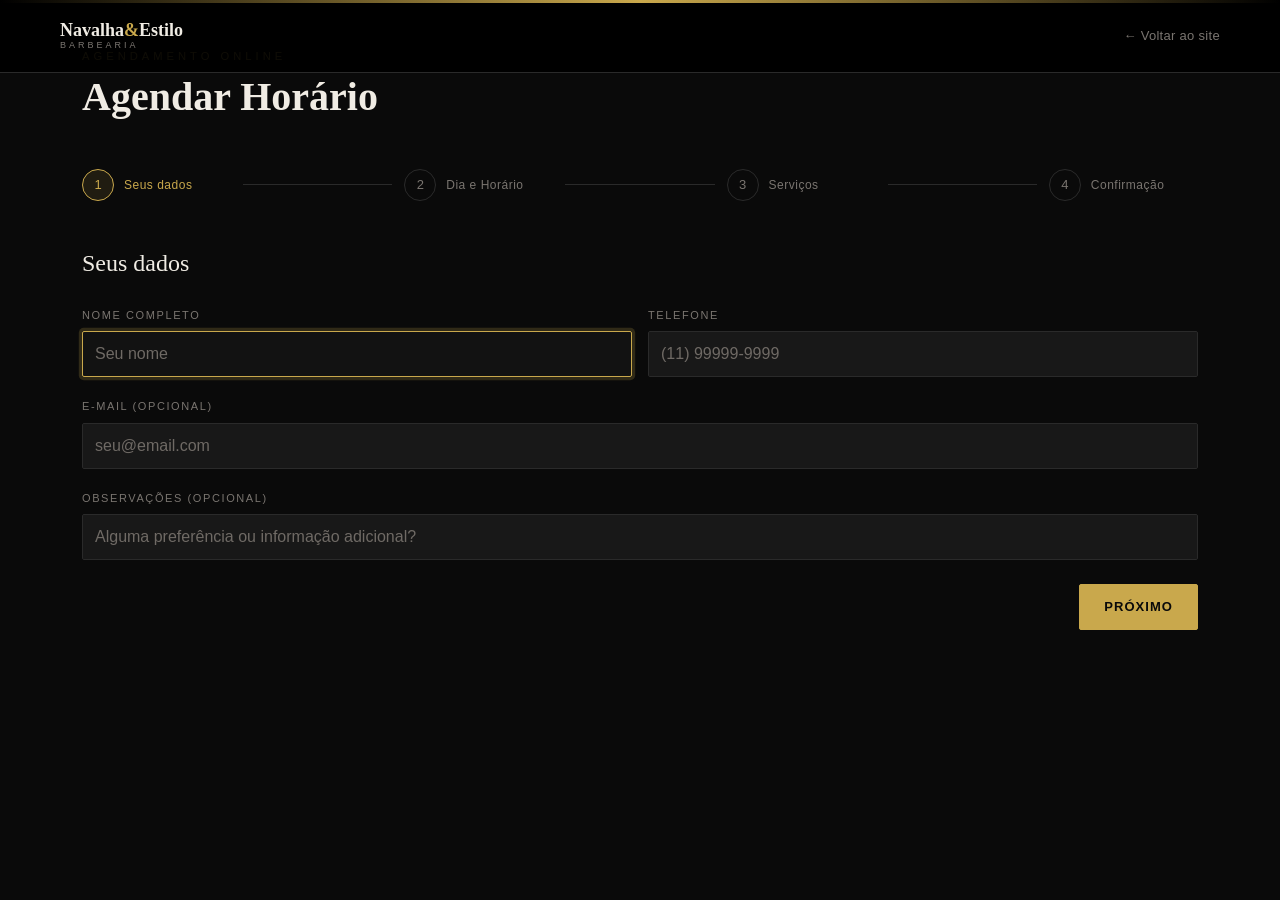
==== commit 8d7b90fb: "feat: padroniza frontend com Bootstrap" ====
--- a/frontend/agendamento.html
+++ b/frontend/agendamento.html
@@ -1,14 +1,14 @@
 <!doctype html>
 <html lang="pt-BR">
   <head>
-    <!-- Meta -->
+    <!-- Metadados básicos da página -->
     <meta charset="UTF-8" />
     <meta name="viewport" content="width=device-width, initial-scale=1.0" />
 
-    <!-- Título -->
+    <!-- Título exibido na aba do navegador -->
     <title>Agendar Horário — Navalha & Estilo</title>
 
-    <!-- Bootstrap + estilos próprios -->
+    <!-- Bootstrap primeiro, depois os estilos específicos do fluxo -->
     <link
       rel="stylesheet"
       href="https://cdn.jsdelivr.net/npm/bootstrap@5.3.3/dist/css/bootstrap.min.css"
@@ -17,34 +17,36 @@
     <link rel="stylesheet" href="css/agendamento.css" />
   </head>
 
-  <body>
-    <!-- Header -->
+  <body class="min-vh-100">
+    <!-- Cabeçalho fixo com marca e atalho para voltar à home -->
     <header
       class="bg-black fixed-top vw-100 px-3 py-3 px-md-5 border-bottom has-gradient"
       style="--bs-bg-opacity: 0.93; --bs-border-color: var(--border)"
     >
-      <nav class="navbar navbar-expand-md">
+      <nav class="navbar navbar-expand-md p-0">
         <div class="container-fluid">
-          <div class="navbar-brand logo">
+          <a class="navbar-brand logo d-flex flex-column" href="index.html" aria-label="Voltar para a página inicial">
             <span class="logo-name">Navalha<span>&</span>Estilo</span>
             <span class="logo-sub">Barbearia</span>
-          </div>
-
+          </a>
+
+          <!-- Marca clicável: leva de volta à página inicial -->
           <!-- Navegação -->
-          <div class="justify-content-end" id="navPrincipal">
-            <div class="navbar-nav align-items-center gap-4">
-              <a href="/">← Voltar ao site</a>
+          <div class="navbar-collapse my-3 my-md-0 justify-content-end collapse show" id="navPrincipal">
+            <div class="navbar-nav align-items-center gap-2 gap-md-4">
+              <a class="nav-link px-0" href="index.html">← Voltar ao site</a>
             </div>
           </div>
         </div>
       </nav>
     </header>
 
-    <main class="container agendamento-wrap">
-      <span class="page-tag">Agendamento online</span>
-      <h1 class="page-title">Agendar Horário</h1>
-
-      <!-- Progresso -->
+    <main class="container agendamento-wrap py-5">
+      <!-- Título da página e introdução do fluxo -->
+      <span class="page-tag text-uppercase d-block mb-2">Agendamento online</span>
+      <h1 class="page-title display-6 fw-bold mb-5">Agendar Horário</h1>
+
+      <!-- Barra de progresso que mostra em qual etapa o cliente está -->
       <nav class="steps" aria-label="Progresso do agendamento">
         <div class="step active" id="step-ind-1">
           <div class="step-num">1</div>
@@ -67,183 +69,194 @@
         </div>
       </nav>
 
-      <!-- Formulário -->
+      <!-- Formulário multi-etapas do agendamento -->
       <form id="agendamento-form" novalidate>
-        <!-- Etapa 1 -->
+        <!-- Etapa 1: dados do cliente -->
         <section class="step-panel active" id="panel-1">
-          <h2 class="step-panel-title">Seus dados</h2>
-          <div class="form-grid">
-            <div class="field">
-              <label for="nome">Nome completo</label>
-              <input type="text" id="nome" placeholder="Seu nome" />
+          <h2 class="step-panel-title h4 mb-4">Seus dados</h2>
+          <div class="row g-3 mb-4">
+            <div class="col-12 col-md-6">
+              <label class="form-label small text-uppercase" for="nome">Nome completo</label>
+              <input class="form-control" type="text" id="nome" placeholder="Seu nome" />
               <div class="error-msg" id="nome-err">Preencha seu nome</div>
             </div>
-            <div class="field">
-              <label for="telefone">Telefone</label>
-              <input type="tel" id="telefone" placeholder="(11) 99999-9999" />
+            <div class="col-12 col-md-6">
+              <label class="form-label small text-uppercase" for="telefone">Telefone</label>
+              <input class="form-control" type="tel" id="telefone" placeholder="(11) 99999-9999" />
               <div class="error-msg" id="tel-err">Informe um telefone válido</div>
             </div>
-            <div class="field full">
-              <label for="email">E-mail (opcional)</label>
-              <input type="email" id="email" placeholder="seu@email.com" />
+            <div class="col-12">
+              <label class="form-label small text-uppercase" for="email">E-mail (opcional)</label>
+              <input class="form-control" type="email" id="email" placeholder="seu@email.com" />
               <div class="error-msg" id="email-err">E-mail inválido</div>
             </div>
-            <div class="field full">
-              <label for="obs">Observações (opcional)</label>
+            <div class="col-12">
+              <label class="form-label small text-uppercase" for="obs">Observações (opcional)</label>
               <input
+                class="form-control"
                 type="text"
                 id="obs"
                 placeholder="Alguma preferência ou informação adicional?"
               />
             </div>
           </div>
-          <div class="step-nav">
+          <div class="step-nav d-flex justify-content-between align-items-center mt-2">
             <span></span>
-            <button class="btn-primary" type="button" data-step="2">Próximo</button>
-          </div>
-        </section>
-
-        <!-- Etapa 2 -->
+            <button class="btn btn-warning text-uppercase fw-semibold px-4" type="button" data-step="2">
+              Próximo
+            </button>
+          </div>
+        </section>
+
+        <!-- Etapa 2: escolha de data e horário -->
         <section class="step-panel" id="panel-2">
-          <h2 class="step-panel-title">Escolha o dia e horário</h2>
-          <div class="form-grid">
-            <div class="field full">
-              <label for="data">Dia do atendimento</label>
-              <input type="date" id="data" max="2099-12-31" />
-              <div class="error-msg" id="data-err">Selecione uma data válida</div>
-            </div>
-          </div>
-
-          <div class="horarios-grid" id="horarios-grid">
-            <button class="horario-btn" type="button" data-horario="08:00">08:00</button>
-            <button class="horario-btn" type="button" data-horario="08:30">08:30</button>
-            <button class="horario-btn indisponivel" type="button">09:00</button>
-            <button class="horario-btn" type="button" data-horario="09:30">09:30</button>
-            <button class="horario-btn" type="button" data-horario="10:00">10:00</button>
-            <button class="horario-btn indisponivel" type="button">10:30</button>
-            <button class="horario-btn indisponivel" type="button">11:00</button>
-            <button class="horario-btn" type="button" data-horario="11:30">11:30</button>
-            <button class="horario-btn" type="button" data-horario="13:00">13:00</button>
-            <button class="horario-btn" type="button" data-horario="13:30">13:30</button>
-            <button class="horario-btn indisponivel" type="button">14:00</button>
-            <button class="horario-btn" type="button" data-horario="14:30">14:30</button>
-            <button class="horario-btn" type="button" data-horario="15:00">15:00</button>
-            <button class="horario-btn" type="button" data-horario="15:30">15:30</button>
-            <button class="horario-btn indisponivel" type="button">16:00</button>
-            <button class="horario-btn" type="button" data-horario="16:30">16:30</button>
-            <button class="horario-btn" type="button" data-horario="17:00">17:00</button>
-            <button class="horario-btn" type="button" data-horario="17:30">17:30</button>
+          <h2 class="step-panel-title h4 mb-4">Escolha o dia e horário</h2>
+          <div class="row g-3 mb-4">
+            <div class="col-12">
+              <label class="form-label small text-uppercase" for="data">Dia do atendimento</label>
+              <input class="form-control" type="date" id="data" max="2099-12-31" />
+              <div class="error-msg" id="data-err">Selecione uma data de hoje até no máximo 14 dias à frente</div>
+            </div>
+          </div>
+
+          <div class="horarios-grid row row-cols-2 row-cols-sm-3 row-cols-md-4 row-cols-lg-6 g-2 mb-4" id="horarios-grid">
+            <div class="col"><button class="horario-btn btn btn-outline-secondary w-100" type="button" data-horario="08:00">08:00</button></div>
+            <div class="col"><button class="horario-btn btn btn-outline-secondary w-100" type="button" data-horario="08:30">08:30</button></div>
+            <div class="col"><button class="horario-btn indisponivel btn btn-outline-secondary w-100" type="button" disabled>09:00</button></div>
+            <div class="col"><button class="horario-btn btn btn-outline-secondary w-100" type="button" data-horario="09:30">09:30</button></div>
+            <div class="col"><button class="horario-btn btn btn-outline-secondary w-100" type="button" data-horario="10:00">10:00</button></div>
+            <div class="col"><button class="horario-btn indisponivel btn btn-outline-secondary w-100" type="button" disabled>10:30</button></div>
+            <div class="col"><button class="horario-btn indisponivel btn btn-outline-secondary w-100" type="button" disabled>11:00</button></div>
+            <div class="col"><button class="horario-btn btn btn-outline-secondary w-100" type="button" data-horario="11:30">11:30</button></div>
+            <div class="col"><button class="horario-btn btn btn-outline-secondary w-100" type="button" data-horario="13:00">13:00</button></div>
+            <div class="col"><button class="horario-btn btn btn-outline-secondary w-100" type="button" data-horario="13:30">13:30</button></div>
+            <div class="col"><button class="horario-btn indisponivel btn btn-outline-secondary w-100" type="button" disabled>14:00</button></div>
+            <div class="col"><button class="horario-btn btn btn-outline-secondary w-100" type="button" data-horario="14:30">14:30</button></div>
+            <div class="col"><button class="horario-btn btn btn-outline-secondary w-100" type="button" data-horario="15:00">15:00</button></div>
+            <div class="col"><button class="horario-btn btn btn-outline-secondary w-100" type="button" data-horario="15:30">15:30</button></div>
+            <div class="col"><button class="horario-btn indisponivel btn btn-outline-secondary w-100" type="button" disabled>16:00</button></div>
+            <div class="col"><button class="horario-btn btn btn-outline-secondary w-100" type="button" data-horario="16:30">16:30</button></div>
+            <div class="col"><button class="horario-btn btn btn-outline-secondary w-100" type="button" data-horario="17:00">17:00</button></div>
+            <div class="col"><button class="horario-btn btn btn-outline-secondary w-100" type="button" data-horario="17:30">17:30</button></div>
           </div>
           <div class="error-msg" id="horario-err">Selecione um horário</div>
 
-          <div class="step-nav">
-            <button class="btn-voltar" type="button" data-step="1">Voltar</button>
-            <button class="btn-primary" type="button" data-step="3">Próximo</button>
-          </div>
-        </section>
-
-        <!-- Etapa 3 -->
+          <div class="step-nav d-flex justify-content-between align-items-center mt-2">
+            <button class="btn btn-outline-secondary btn-voltar text-uppercase" type="button" data-step="1">Voltar</button>
+            <button class="btn btn-warning text-uppercase fw-semibold px-4" type="button" data-step="3">Próximo</button>
+          </div>
+        </section>
+
+        <!-- Etapa 3: seleção de serviços -->
         <section class="step-panel" id="panel-3">
-          <h2 class="step-panel-title">Escolha os serviços</h2>
-          <div class="servicos-grid" id="servicos-grid">
-            <button
-              class="servico-card"
-              type="button"
-              data-servico
-              data-nome="Cabelo"
-              data-preco="35"
-            >
-              <div class="servico-icon">✂</div>
-              <div class="servico-nome">Cabelo</div>
-              <div class="servico-preco">R$ 35,00</div>
-            </button>
-            <button
-              class="servico-card"
-              type="button"
-              data-servico
-              data-nome="Sobrancelha"
-              data-preco="15"
-            >
-              <div class="servico-icon">🪒</div>
-              <div class="servico-nome">Sobrancelha</div>
-              <div class="servico-preco">R$ 15,00</div>
-            </button>
-            <button
-              class="servico-card"
-              type="button"
-              data-servico
-              data-nome="Barba"
-              data-preco="25"
-            >
-              <div class="servico-icon">🧔</div>
-              <div class="servico-nome">Barba</div>
-              <div class="servico-preco">R$ 25,00</div>
-            </button>
-          </div>
-
-          <div class="servicos-total">Total: <span id="total-servicos">R$ 0,00</span></div>
+          <h2 class="step-panel-title h4 mb-4">Escolha os serviços</h2>
+          <div class="servicos-grid row row-cols-1 row-cols-md-3 g-3 mb-4" id="servicos-grid">
+            <div class="col">
+              <button
+                class="servico-card btn btn-outline-secondary w-100 h-100 text-start p-3"
+                type="button"
+                data-servico
+                data-nome="Cabelo"
+                data-preco="35"
+              >
+                <div class="servico-icon fs-3 mb-2">✂</div>
+                <div class="servico-nome fw-semibold">Cabelo</div>
+                <div class="servico-preco">R$ 35,00</div>
+              </button>
+            </div>
+            <div class="col">
+              <button
+                class="servico-card btn btn-outline-secondary w-100 h-100 text-start p-3"
+                type="button"
+                data-servico
+                data-nome="Sobrancelha"
+                data-preco="15"
+              >
+                <div class="servico-icon fs-3 mb-2">🪒</div>
+                <div class="servico-nome fw-semibold">Sobrancelha</div>
+                <div class="servico-preco">R$ 15,00</div>
+              </button>
+            </div>
+            <div class="col">
+              <button
+                class="servico-card btn btn-outline-secondary w-100 h-100 text-start p-3"
+                type="button"
+                data-servico
+                data-nome="Barba"
+                data-preco="25"
+              >
+                <div class="servico-icon fs-3 mb-2">🧔</div>
+                <div class="servico-nome fw-semibold">Barba</div>
+                <div class="servico-preco">R$ 25,00</div>
+              </button>
+            </div>
+          </div>
+
+          <div class="servicos-total fw-semibold mb-3">Total: <span id="total-servicos">R$ 0,00</span></div>
           <div class="error-msg" id="servico-err">Selecione ao menos um serviço</div>
 
-          <div class="step-nav">
-            <button class="btn-voltar" type="button" data-step="2">Voltar</button>
-            <button class="btn-primary" type="button" data-step="4">Revisar</button>
-          </div>
-        </section>
-
-        <!-- Etapa 4 -->
+          <div class="step-nav d-flex justify-content-between align-items-center mt-2">
+            <button class="btn btn-outline-secondary btn-voltar text-uppercase" type="button" data-step="2">Voltar</button>
+            <button class="btn btn-warning text-uppercase fw-semibold px-4" type="button" data-step="4">Revisar</button>
+          </div>
+        </section>
+
+        <!-- Etapa 4: revisão final antes de confirmar -->
         <section class="step-panel" id="panel-4">
-          <h2 class="step-panel-title">Confirme seu agendamento</h2>
-          <div class="resumo-card">
-            <div class="resumo-linha">
+          <h2 class="step-panel-title h4 mb-4">Confirme seu agendamento</h2>
+          <div class="resumo-card card border-secondary bg-transparent mb-4">
+            <div class="card-body p-0">
+              <div class="resumo-linha d-flex justify-content-between align-items-center px-4 py-3 border-bottom border-secondary">
               <span class="resumo-label">Serviços</span>
               <span class="resumo-valor" id="res-servicos">—</span>
             </div>
-            <div class="resumo-linha">
+            <div class="resumo-linha d-flex justify-content-between align-items-center px-4 py-3 border-bottom border-secondary">
               <span class="resumo-label">Dia</span>
               <span class="resumo-valor" id="res-data">—</span>
             </div>
-            <div class="resumo-linha">
+            <div class="resumo-linha d-flex justify-content-between align-items-center px-4 py-3 border-bottom border-secondary">
               <span class="resumo-label">Horário</span>
               <span class="resumo-valor" id="res-horario">—</span>
             </div>
-            <div class="resumo-linha">
+            <div class="resumo-linha d-flex justify-content-between align-items-center px-4 py-3 border-bottom border-secondary">
               <span class="resumo-label">Nome</span>
               <span class="resumo-valor" id="res-nome">—</span>
             </div>
-            <div class="resumo-linha">
+            <div class="resumo-linha d-flex justify-content-between align-items-center px-4 py-3 border-bottom border-secondary">
               <span class="resumo-label">Telefone</span>
               <span class="resumo-valor" id="res-telefone">—</span>
             </div>
-            <div class="resumo-linha">
+            <div class="resumo-linha d-flex justify-content-between align-items-center px-4 py-3 border-bottom border-secondary">
               <span class="resumo-label">E-mail</span>
               <span class="resumo-valor" id="res-email">—</span>
             </div>
-            <div class="resumo-linha resumo-total">
+            <div class="resumo-linha resumo-total d-flex justify-content-between align-items-center px-4 py-3">
               <span class="resumo-label">Total</span>
               <span class="resumo-valor" id="res-total">—</span>
             </div>
           </div>
-          <div class="step-nav">
-            <button class="btn-voltar" type="button" data-step="3">Voltar</button>
-            <button class="btn-primary" type="button" id="btn-confirmar">
+          </div>
+          <div class="step-nav d-flex justify-content-between align-items-center mt-2">
+            <button class="btn btn-outline-secondary btn-voltar text-uppercase" type="button" data-step="3">Voltar</button>
+            <button class="btn btn-warning text-uppercase fw-semibold px-4" type="button" id="btn-confirmar">
               Confirmar Agendamento
             </button>
           </div>
         </section>
       </form>
 
-      <!-- Sucesso -->
-      <section class="sucesso" id="sucesso">
-        <div class="sucesso-icon">✅</div>
-        <h2 class="sucesso-titulo">Agendamento confirmado!</h2>
-        <p class="sucesso-desc">
+      <!-- Mensagem final de sucesso após confirmação -->
+      <section class="sucesso text-center py-5" id="sucesso">
+        <div class="sucesso-icon display-4 mb-3">✅</div>
+        <h2 class="sucesso-titulo h2 mb-3">Agendamento confirmado!</h2>
+        <p class="sucesso-desc mb-4">
           Seu horário foi reservado com sucesso.<br />Até breve, <span id="suc-nome"></span>!
         </p>
-        <a href="index.html" class="btn-primary">Voltar ao início</a>
+        <a href="index.html" class="btn btn-warning text-uppercase fw-semibold px-4 py-3">Voltar ao início</a>
       </section>
     </main>
 
-    <!-- Scripts -->
+    <!-- Scripts da lógica do agendamento e do Bootstrap -->
     <script src="js/agendamento.js"></script>
     <script src="https://cdn.jsdelivr.net/npm/bootstrap@5.3.3/dist/js/bootstrap.bundle.min.js"></script>
   </body>
--- a/frontend/css/global.css
+++ b/frontend/css/global.css
@@ -1,8 +1,8 @@
 /* ===============================
-   GLOBAL — Variáveis e reset
-   =============================== */
-
-/* Paleta e fontes */
+  GLOBAL — Base visual do frontend
+  =============================== */
+
+/* Variáveis compartilhadas entre as páginas */
 :root {
   --black: #0a0a0a;
   --dark: #111111;
@@ -17,9 +17,15 @@
   --success: #4caf7d;
   --font-serif: Georgia, 'Times New Roman', serif;
   --font-sans: 'Segoe UI', Arial, sans-serif;
-}
-
-/* Reset básico */
+
+  /* Tokens Bootstrap alinhados ao tema */
+  --bs-warning: var(--gold);
+  --bs-warning-rgb: 201, 168, 76;
+  --bs-secondary: var(--muted);
+  --bs-secondary-rgb: 122, 117, 112;
+}
+
+/* Reset básico para evitar diferenças entre navegadores */
 *,
 *::before,
 *::after {
@@ -28,20 +34,20 @@
   padding: 0;
 }
 
-/* Corpo */
+/* Base tipográfica e fundo padrão do site */
 body {
   font-family: var(--font-sans);
   background: var(--black);
   color: var(--text);
 }
 
-/* Links */
+/* Links seguem a identidade do projeto */
 a {
   text-decoration: none;
   color: inherit;
 }
 
-/* Inputs e botões */
+/* Garante a mesma fonte em controles nativos */
 button,
 input,
 select,
@@ -49,22 +55,53 @@
   font-family: var(--font-sans);
 }
 
-/* Foco visível para navegação por teclado */
+/* Foco visível para acessibilidade por teclado */
 :focus-visible {
   outline: 2px solid var(--gold);
   outline-offset: 2px;
 }
 
-/* Ajustes do Bootstrap */
-.navbar {
+/* Identidade visual da marca */
+.logo {
+  line-height: 1.1;
+}
+
+.logo-btn {
   padding: 0;
 }
 
-.navbar-toggler {
-  border: 1px solid var(--border);
-}
-
-/* Botão principal */
+.logo-btn:hover {
+  color: inherit;
+}
+
+.logo:hover {
+  color: inherit;
+}
+
+.logo:focus-visible {
+  outline: 2px solid var(--gold);
+  outline-offset: 4px;
+}
+
+.logo-name {
+  font-family: var(--font-serif);
+  font-size: 18px;
+  font-weight: 700;
+  color: var(--text);
+}
+
+.logo-name span {
+  color: var(--gold);
+}
+
+.logo-sub {
+  font-size: 9px;
+  letter-spacing: 3px;
+  text-transform: uppercase;
+  color: var(--muted);
+}
+
+/* Botão principal usado nas chamadas de ação */
 .btn-primary {
   display: inline-block;
   padding: 14px 36px;
@@ -90,7 +127,7 @@
   transform: scale(0.99);
 }
 
-/* Animação */
+/* Animação base reutilizada em páginas com entrada suave */
 @keyframes fadeUp {
   to {
     opacity: 1;
@@ -121,8 +158,8 @@
   color: var(--text);
 }
 
-/* Botão gestão */
-/* Utilizamos .navbar-nav para garantir especificidade */
+/* Links da navegação principal */
+/* A regra usa .navbar-nav para vencer o Bootstrap quando necessário */
 .navbar-nav .nav-btn {
   color: var(--gold);
 }
@@ -131,13 +168,59 @@
   .navbar-nav a {
     font-size: 16px;
   }
-
-  .navbar-nav .nav-btn {
-    font-size: 17px;
-  }
 }
 
 .navbar-nav .nav-btn:hover {
   color: var(--gold);
   background: var(--gold-dim) !important;
 }
+
+/* Padronização visual de componentes Bootstrap */
+.btn {
+  border-radius: 2px;
+  border-width: 1px;
+}
+
+.btn-warning {
+  --bs-btn-color: var(--black);
+  --bs-btn-bg: var(--gold);
+  --bs-btn-border-color: var(--gold);
+  --bs-btn-hover-color: var(--black);
+  --bs-btn-hover-bg: var(--gold-light);
+  --bs-btn-hover-border-color: var(--gold-light);
+  --bs-btn-active-color: var(--black);
+  --bs-btn-active-bg: var(--gold-light);
+  --bs-btn-active-border-color: var(--gold-light);
+  --bs-btn-focus-shadow-rgb: 201, 168, 76;
+  min-height: 46px;
+  font-size: 0.8125rem;
+  font-weight: 600;
+  letter-spacing: 0.08em;
+}
+
+.btn-outline-secondary {
+  --bs-btn-color: var(--muted);
+  --bs-btn-border-color: var(--border);
+  --bs-btn-hover-color: var(--gold);
+  --bs-btn-hover-bg: var(--gold-dim);
+  --bs-btn-hover-border-color: var(--gold);
+  --bs-btn-active-color: var(--gold);
+  --bs-btn-active-bg: var(--gold-dim);
+  --bs-btn-active-border-color: var(--gold);
+  min-height: 44px;
+  font-size: 0.8125rem;
+  letter-spacing: 0.08em;
+}
+
+.form-label {
+  font-size: 0.6875rem;
+  letter-spacing: 0.1rem;
+  text-transform: uppercase;
+  color: var(--muted);
+}
+
+.form-control {
+  min-height: 46px;
+  border-radius: 2px;
+  border-width: 1px;
+}
--- a/frontend/css/agendamento.css
+++ b/frontend/css/agendamento.css
@@ -1,441 +1,217 @@
-/* Página de agendamento */
-body {
-  min-height: 100vh;
-  background: var(--black);
-}
-
-/* Header */
-.header {
-  position: fixed;
-  top: 0;
-  left: 0;
-  width: 100vw;
-  z-index: 100;
-  background: rgba(10, 10, 10, 0.95);
-  border-bottom: 1px solid var(--border);
-}
-
-@media (max-width: 768px) {
-  .navbar-nav a {
-    font-size: 13px !important;
-  }
-}
-
-.header-inner {
-  height: 64px;
-  display: flex;
-  align-items: center;
-  justify-content: space-between;
-}
-
-/* Marca */
-.logo {
-  display: flex;
-  flex-direction: column;
-  line-height: 1.1;
-}
-
-.logo-name {
+/* AGENDAMENTO — Ajustes visuais específicos do fluxo */
+
+/* Espaçamento geral da página de agendamento */
+.agendamento-wrap {
+  padding-top: 6rem;
+  padding-bottom: 3rem;
+}
+
+/* Rótulo pequeno acima do título */
+.page-tag {
+  font-size: 0.7rem;
+  letter-spacing: 0.25rem;
+  color: var(--gold);
+}
+
+/* Tipografia dos títulos e nomes de serviços */
+.page-title,
+.step-panel-title,
+.servico-nome,
+.sucesso-titulo {
   font-family: var(--font-serif);
-  font-size: 18px;
-  font-weight: 700;
-  color: var(--text);
-}
-
-.logo-name span {
-  color: var(--gold);
-}
-
-.logo-sub {
-  font-size: 9px;
-  letter-spacing: 3px;
-  text-transform: uppercase;
-  color: var(--muted);
-}
-
-.header-back {
-  font-size: 13px;
-  color: var(--muted);
-  transition: color 0.2s;
-}
-
-.header-back:hover {
-  color: var(--gold);
-}
-
-/* Conteúdo */
-.agendamento-wrap {
-  padding: 100px 0 60px;
-}
-
-.page-tag {
-  font-size: 10px;
-  letter-spacing: 4px;
-  text-transform: uppercase;
-  color: var(--gold);
-  display: block;
-  margin-bottom: 12px;
-}
-
-.page-title {
-  font-family: var(--font-serif);
-  font-size: 36px;
-  font-weight: 700;
-  color: var(--text);
-  margin-bottom: 48px;
-}
-
-/* Steps */
+  color: var(--text);
+}
+
+/* Barra de progresso entre as etapas */
 .steps {
   display: flex;
   align-items: center;
-  gap: 0;
-  margin-bottom: 48px;
-}
-
+  margin-bottom: 3rem;
+}
+
+/* Cada passo do agendamento */
 .step {
   display: flex;
   align-items: center;
-  gap: 10px;
+  gap: 0.625rem;
   flex: 1;
 }
 
+/* Número circular do passo */
 .step-num {
-  width: 32px;
-  height: 32px;
+  width: 2rem;
+  height: 2rem;
   border-radius: 50%;
   border: 1px solid var(--border);
   display: flex;
   align-items: center;
   justify-content: center;
-  font-size: 13px;
+  font-size: 0.8125rem;
   color: var(--muted);
-  flex-shrink: 0;
   transition: all 0.3s;
 }
 
+/* Texto do passo */
 .step-label {
-  font-size: 12px;
+  font-size: 0.75rem;
   color: var(--muted);
-  letter-spacing: 0.5px;
+  letter-spacing: 0.0313rem;
   transition: color 0.3s;
 }
 
+/* Linha que liga um passo ao outro */
 .step-line {
   flex: 1;
   height: 1px;
   background: var(--border);
-  margin: 0 12px;
+  margin: 0 0.75rem;
   transition: background 0.3s;
 }
 
+/* Estado atual do passo */
 .step.active .step-num {
   border-color: var(--gold);
   background: var(--gold-dim);
   color: var(--gold);
 }
 
+/* Estado atual do texto do passo */
 .step.active .step-label {
   color: var(--gold);
 }
 
+/* Passo já concluído */
 .step.done .step-num {
   border-color: var(--success);
   background: rgba(76, 175, 125, 0.12);
   color: var(--success);
 }
 
+/* Texto do passo concluído */
 .step.done .step-label {
   color: var(--success);
 }
 
+/* Linha concluída */
 .step-line.done {
   background: var(--success);
 }
 
-/* Painel de etapa */
+/* Cada painel de etapa começa oculto */
 .step-panel {
   display: none;
   animation: fadeUp 0.4s ease forwards;
   opacity: 0;
-  transform: translateY(12px);
-}
-
+  transform: translateY(0.75rem);
+}
+
+/* Etapa visível */
 .step-panel.active {
   display: block;
 }
 
-.step-panel-title {
-  font-family: var(--font-serif);
-  font-size: 22px;
-  color: var(--text);
-  margin-bottom: 24px;
-}
-
-/* Serviços */
-.servicos-grid {
-  display: grid;
-  grid-template-columns: repeat(auto-fill, minmax(200px, 1fr));
-  gap: 16px;
-  margin-bottom: 32px;
-}
-
-.servico-card {
-  background: var(--card);
-  border: 1px solid var(--border);
-  border-radius: 2px;
-  padding: 24px 20px;
-  cursor: pointer;
-  transition:
-    border-color 0.2s,
-    background 0.2s;
-  text-align: center;
-  width: 100%;
-}
-
-.servico-card:hover {
-  border-color: var(--gold);
-}
-
-.servico-card.selected {
-  border-color: var(--gold);
+/* Campos, cards e caixas seguem o tema escuro */
+.form-control,
+.btn-outline-secondary,
+.servico-card,
+.horario-btn,
+.resumo-card {
+  background-color: var(--card);
+  border-color: var(--border);
+  color: var(--text);
+}
+
+/* Placeholder dos campos */
+.form-control::placeholder {
+  color: #6f6a65;
+}
+
+/* Foco nos campos do formulário */
+.form-control:focus {
+  border-color: var(--gold);
+  box-shadow: 0 0 0 0.2rem rgba(201, 168, 76, 0.2);
+  background: rgba(255, 255, 255, 0.03);
+  color: var(--text);
+}
+
+/* Hover de botões e cards interativos */
+.servico-card:hover,
+.horario-btn:hover,
+.btn-outline-secondary:hover,
+.btn-voltar:hover {
+  border-color: var(--gold);
+  color: var(--gold);
   background: var(--gold-dim);
 }
 
-.servico-icon {
-  font-size: 28px;
-  margin-bottom: 12px;
-}
-
-.servico-nome {
-  font-family: var(--font-serif);
-  font-size: 15px;
-  color: var(--text);
-  margin-bottom: 6px;
-}
-
-.servico-preco {
-  font-size: 13px;
-  color: var(--gold);
-  font-weight: 600;
-}
-
-/* Total */
-.servicos-total {
-  font-size: 14px;
-  color: var(--text);
-  font-weight: 600;
-  margin-bottom: 16px;
-}
-
-/* Horários */
-.horarios-grid {
-  display: grid;
-  grid-template-columns: repeat(auto-fill, minmax(90px, 1fr));
-  gap: 12px;
-  margin-bottom: 32px;
-}
-
-.horario-btn {
-  padding: 12px 8px;
-  background: var(--card);
-  border: 1px solid var(--border);
-  border-radius: 2px;
-  font-family: var(--font-sans);
-  font-size: 14px;
-  color: var(--text);
-  cursor: pointer;
-  transition: all 0.2s;
-  text-align: center;
-}
-
-.horario-btn:hover {
-  border-color: var(--gold);
-}
-
+/* Item selecionado na lista de serviços ou horários */
+.servico-card.selected,
 .horario-btn.selected {
   border-color: var(--gold);
   background: var(--gold-dim);
   color: var(--gold);
 }
 
+/* Horários indisponíveis ficam desativados */
 .horario-btn.indisponivel {
   opacity: 0.3;
-  cursor: not-allowed;
   pointer-events: none;
 }
 
-/* Formulário */
-.form-grid {
-  display: grid;
-  grid-template-columns: 1fr 1fr;
-  gap: 20px;
-  margin-bottom: 32px;
-}
-
-.field {
-  margin-bottom: 0;
-}
-
-.field.full {
-  grid-column: 1 / -1;
-}
-
-label {
-  display: block;
-  font-size: 11px;
-  letter-spacing: 1.5px;
-  text-transform: uppercase;
+/* Preço do serviço e total final */
+.servico-preco,
+.resumo-total .resumo-valor {
+  color: var(--gold);
+  font-weight: 700;
+}
+
+/* Labels e descrição do sucesso */
+.resumo-label,
+.sucesso-desc {
   color: var(--muted);
-  margin-bottom: 8px;
-}
-
-input,
-select {
-  width: 100%;
-  background: rgba(255, 255, 255, 0.04);
-  border: 1px solid var(--border);
-  border-radius: 2px;
-  padding: 13px 16px;
-  font-family: var(--font-sans);
-  font-size: 14px;
-  color: var(--text);
-  outline: none;
-  transition:
-    border-color 0.2s,
-    background 0.2s;
-  appearance: none;
-}
-
-input::placeholder {
-  color: #3a3a3a;
-}
-
-input:focus,
-select:focus {
-  border-color: var(--gold);
-  background: var(--gold-dim);
-}
-
-/* Erros */
+}
+
+/* Valores de resumo e total de serviços */
+.resumo-valor,
+.servicos-total {
+  color: var(--text);
+}
+
+/* Estado de erro nos inputs */
 .input-error {
   border-color: var(--danger) !important;
 }
 
+/* Mensagens de validação */
 .error-msg {
-  font-size: 12px;
+  font-size: 0.75rem;
   color: var(--danger);
-  margin-top: 6px;
+  margin-top: 0.375rem;
   display: none;
 }
 
-/* Resumo */
-.resumo-card {
-  background: var(--card);
-  border: 1px solid var(--border);
-  border-radius: 2px;
-  padding: 32px;
-  margin-bottom: 32px;
-}
-
-.resumo-linha {
-  display: flex;
-  justify-content: space-between;
-  align-items: center;
-  padding: 12px 0;
-  border-bottom: 1px solid var(--border);
-  font-size: 14px;
-}
-
-.resumo-linha:last-child {
-  border-bottom: none;
-}
-
-.resumo-label {
-  color: var(--muted);
-}
-.resumo-valor {
-  color: var(--text);
-  font-weight: 500;
-}
-.resumo-total .resumo-label {
-  font-weight: 600;
-  color: var(--text);
-}
-.resumo-total .resumo-valor {
-  color: var(--gold);
-  font-size: 18px;
-  font-weight: 700;
-}
-
-/* Sucesso */
+/* Tela de sucesso começa oculta */
 .sucesso {
-  text-align: center;
-  padding: 60px 32px;
   display: none;
 }
 
+/* Tela de sucesso visível */
 .sucesso.active {
   display: block;
 }
 
-.sucesso-icon {
-  font-size: 56px;
-  margin-bottom: 24px;
-}
-
-.sucesso-titulo {
-  font-family: var(--font-serif);
-  font-size: 28px;
-  color: var(--text);
-  margin-bottom: 12px;
-}
-
-.sucesso-desc {
-  font-size: 15px;
-  color: var(--muted);
-  margin-bottom: 36px;
-  line-height: 1.6;
-}
-
-/* Navegação */
-.step-nav {
-  display: flex;
-  justify-content: space-between;
-  align-items: center;
-  margin-top: 8px;
-}
-
-.btn-voltar {
-  padding: 12px 28px;
-  background: transparent;
-  border: 1px solid var(--border);
-  border-radius: 2px;
-  font-family: var(--font-sans);
-  font-size: 13px;
-  color: var(--muted);
-  cursor: pointer;
-  transition: all 0.2s;
-  letter-spacing: 1px;
-}
-
-.btn-voltar:hover {
-  border-color: var(--gold);
-  color: var(--gold);
-}
-
-/* Responsivo */
+/* Ajustes responsivos do fluxo */
 @media (max-width: 768px) {
   .agendamento-wrap {
-    padding: 90px 0 40px;
+    padding-top: 5.5rem;
+    padding-bottom: 2.5rem;
   }
-  .form-grid {
-    grid-template-columns: 1fr;
-  }
+
   .step-label {
     display: none;
   }
+
   .steps {
-    gap: 4px;
+    gap: 0.25rem;
   }
 }
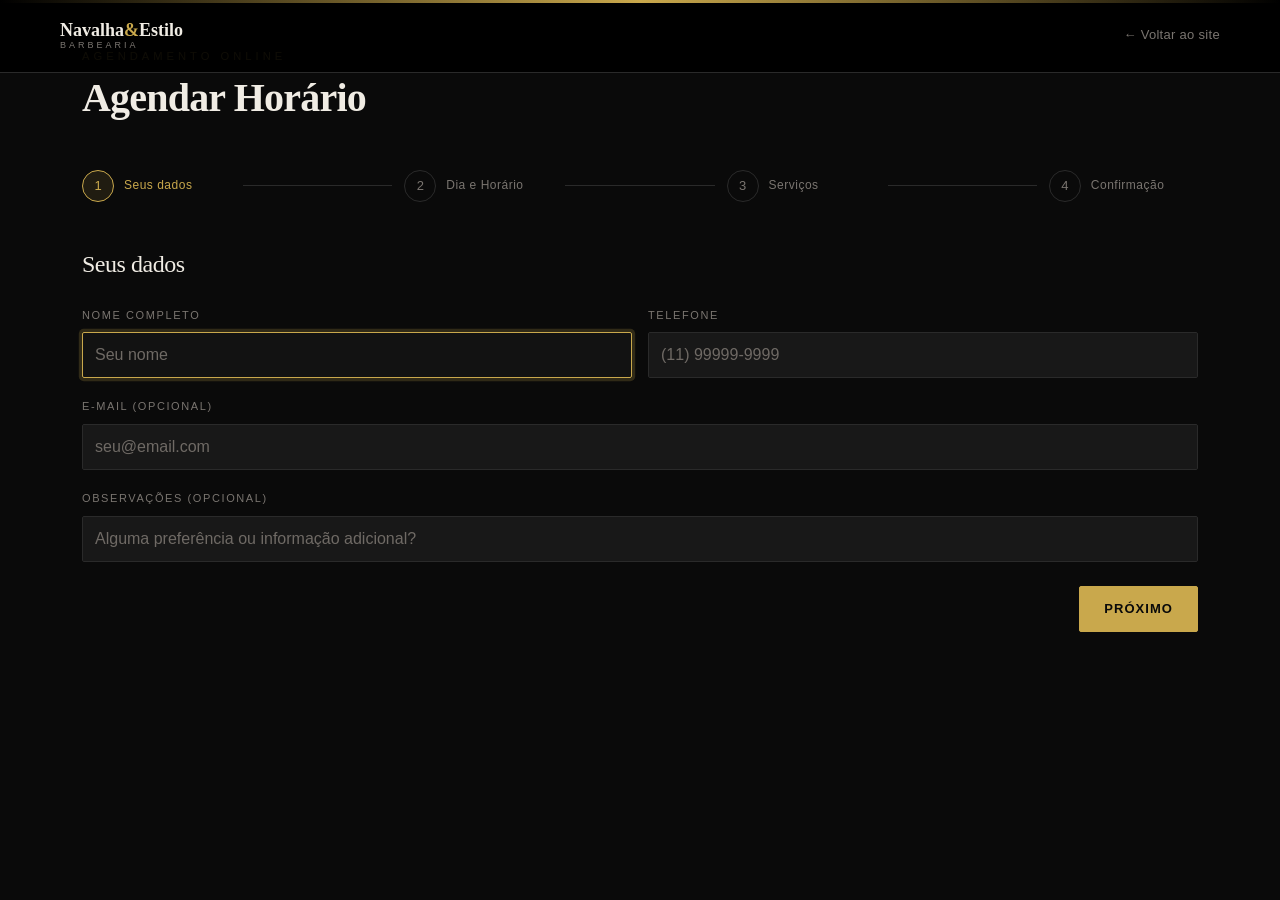
==== commit 433f1c99: "feat: Troca de fonte" ====
--- a/frontend/agendamento.html
+++ b/frontend/agendamento.html
@@ -32,7 +32,6 @@
 
           <!-- Marca clicável: leva de volta à página inicial -->
           <!-- Navegação -->
-          <div class="navbar-collapse my-3 my-md-0 justify-content-end collapse show" id="navPrincipal">
             <div class="navbar-nav align-items-center gap-2 gap-md-4">
               <a class="nav-link px-0" href="index.html">← Voltar ao site</a>
             </div>
@@ -119,26 +118,7 @@
             </div>
           </div>
 
-          <div class="horarios-grid row row-cols-2 row-cols-sm-3 row-cols-md-4 row-cols-lg-6 g-2 mb-4" id="horarios-grid">
-            <div class="col"><button class="horario-btn btn btn-outline-secondary w-100" type="button" data-horario="08:00">08:00</button></div>
-            <div class="col"><button class="horario-btn btn btn-outline-secondary w-100" type="button" data-horario="08:30">08:30</button></div>
-            <div class="col"><button class="horario-btn indisponivel btn btn-outline-secondary w-100" type="button" disabled>09:00</button></div>
-            <div class="col"><button class="horario-btn btn btn-outline-secondary w-100" type="button" data-horario="09:30">09:30</button></div>
-            <div class="col"><button class="horario-btn btn btn-outline-secondary w-100" type="button" data-horario="10:00">10:00</button></div>
-            <div class="col"><button class="horario-btn indisponivel btn btn-outline-secondary w-100" type="button" disabled>10:30</button></div>
-            <div class="col"><button class="horario-btn indisponivel btn btn-outline-secondary w-100" type="button" disabled>11:00</button></div>
-            <div class="col"><button class="horario-btn btn btn-outline-secondary w-100" type="button" data-horario="11:30">11:30</button></div>
-            <div class="col"><button class="horario-btn btn btn-outline-secondary w-100" type="button" data-horario="13:00">13:00</button></div>
-            <div class="col"><button class="horario-btn btn btn-outline-secondary w-100" type="button" data-horario="13:30">13:30</button></div>
-            <div class="col"><button class="horario-btn indisponivel btn btn-outline-secondary w-100" type="button" disabled>14:00</button></div>
-            <div class="col"><button class="horario-btn btn btn-outline-secondary w-100" type="button" data-horario="14:30">14:30</button></div>
-            <div class="col"><button class="horario-btn btn btn-outline-secondary w-100" type="button" data-horario="15:00">15:00</button></div>
-            <div class="col"><button class="horario-btn btn btn-outline-secondary w-100" type="button" data-horario="15:30">15:30</button></div>
-            <div class="col"><button class="horario-btn indisponivel btn btn-outline-secondary w-100" type="button" disabled>16:00</button></div>
-            <div class="col"><button class="horario-btn btn btn-outline-secondary w-100" type="button" data-horario="16:30">16:30</button></div>
-            <div class="col"><button class="horario-btn btn btn-outline-secondary w-100" type="button" data-horario="17:00">17:00</button></div>
-            <div class="col"><button class="horario-btn btn btn-outline-secondary w-100" type="button" data-horario="17:30">17:30</button></div>
-          </div>
+          <div class="horarios-grid row row-cols-2 row-cols-sm-3 row-cols-md-4 row-cols-lg-6 g-2 mb-4" id="horarios-grid"></div>
           <div class="error-msg" id="horario-err">Selecione um horário</div>
 
           <div class="step-nav d-flex justify-content-between align-items-center mt-2">
@@ -150,47 +130,7 @@
         <!-- Etapa 3: seleção de serviços -->
         <section class="step-panel" id="panel-3">
           <h2 class="step-panel-title h4 mb-4">Escolha os serviços</h2>
-          <div class="servicos-grid row row-cols-1 row-cols-md-3 g-3 mb-4" id="servicos-grid">
-            <div class="col">
-              <button
-                class="servico-card btn btn-outline-secondary w-100 h-100 text-start p-3"
-                type="button"
-                data-servico
-                data-nome="Cabelo"
-                data-preco="35"
-              >
-                <div class="servico-icon fs-3 mb-2">✂</div>
-                <div class="servico-nome fw-semibold">Cabelo</div>
-                <div class="servico-preco">R$ 35,00</div>
-              </button>
-            </div>
-            <div class="col">
-              <button
-                class="servico-card btn btn-outline-secondary w-100 h-100 text-start p-3"
-                type="button"
-                data-servico
-                data-nome="Sobrancelha"
-                data-preco="15"
-              >
-                <div class="servico-icon fs-3 mb-2">🪒</div>
-                <div class="servico-nome fw-semibold">Sobrancelha</div>
-                <div class="servico-preco">R$ 15,00</div>
-              </button>
-            </div>
-            <div class="col">
-              <button
-                class="servico-card btn btn-outline-secondary w-100 h-100 text-start p-3"
-                type="button"
-                data-servico
-                data-nome="Barba"
-                data-preco="25"
-              >
-                <div class="servico-icon fs-3 mb-2">🧔</div>
-                <div class="servico-nome fw-semibold">Barba</div>
-                <div class="servico-preco">R$ 25,00</div>
-              </button>
-            </div>
-          </div>
+          <div class="servicos-grid row row-cols-1 row-cols-md-3 g-3 mb-4" id="servicos-grid"></div>
 
           <div class="servicos-total fw-semibold mb-3">Total: <span id="total-servicos">R$ 0,00</span></div>
           <div class="error-msg" id="servico-err">Selecione ao menos um serviço</div>
@@ -205,36 +145,7 @@
         <section class="step-panel" id="panel-4">
           <h2 class="step-panel-title h4 mb-4">Confirme seu agendamento</h2>
           <div class="resumo-card card border-secondary bg-transparent mb-4">
-            <div class="card-body p-0">
-              <div class="resumo-linha d-flex justify-content-between align-items-center px-4 py-3 border-bottom border-secondary">
-              <span class="resumo-label">Serviços</span>
-              <span class="resumo-valor" id="res-servicos">—</span>
-            </div>
-            <div class="resumo-linha d-flex justify-content-between align-items-center px-4 py-3 border-bottom border-secondary">
-              <span class="resumo-label">Dia</span>
-              <span class="resumo-valor" id="res-data">—</span>
-            </div>
-            <div class="resumo-linha d-flex justify-content-between align-items-center px-4 py-3 border-bottom border-secondary">
-              <span class="resumo-label">Horário</span>
-              <span class="resumo-valor" id="res-horario">—</span>
-            </div>
-            <div class="resumo-linha d-flex justify-content-between align-items-center px-4 py-3 border-bottom border-secondary">
-              <span class="resumo-label">Nome</span>
-              <span class="resumo-valor" id="res-nome">—</span>
-            </div>
-            <div class="resumo-linha d-flex justify-content-between align-items-center px-4 py-3 border-bottom border-secondary">
-              <span class="resumo-label">Telefone</span>
-              <span class="resumo-valor" id="res-telefone">—</span>
-            </div>
-            <div class="resumo-linha d-flex justify-content-between align-items-center px-4 py-3 border-bottom border-secondary">
-              <span class="resumo-label">E-mail</span>
-              <span class="resumo-valor" id="res-email">—</span>
-            </div>
-            <div class="resumo-linha resumo-total d-flex justify-content-between align-items-center px-4 py-3">
-              <span class="resumo-label">Total</span>
-              <span class="resumo-valor" id="res-total">—</span>
-            </div>
-          </div>
+            <div class="card-body p-0" id="resumo-corpo"></div>
           </div>
           <div class="step-nav d-flex justify-content-between align-items-center mt-2">
             <button class="btn btn-outline-secondary btn-voltar text-uppercase" type="button" data-step="3">Voltar</button>
--- a/frontend/css/global.css
+++ b/frontend/css/global.css
@@ -17,7 +17,7 @@
   --success: #4caf7d;
   --font-serif: Georgia, 'Times New Roman', serif;
   --font-sans: 'Segoe UI', Arial, sans-serif;
-
+  
   /* Tokens Bootstrap alinhados ao tema */
   --bs-warning: var(--gold);
   --bs-warning-rgb: 201, 168, 76;
@@ -39,6 +39,15 @@
   font-family: var(--font-sans);
   background: var(--black);
   color: var(--text);
+  font-size: 14px;
+  line-height: 1.6;
+}
+
+/* Títulos com fonte serif elegante */
+h1, h2, h3, h4, h5, h6 {
+  font-family: var(--font-serif);
+  font-weight: 700;
+  letter-spacing: -0.02em;
 }
 
 /* Links seguem a identidade do projeto */
@@ -164,6 +173,41 @@
   color: var(--gold);
 }
 
+/* Corrige posicionamento e empilhamento do header/collapse no mobile */
+header.fixed-top {
+  z-index: 1050; /* garante que o header fique acima do conteúdo */
+}
+
+/* Garante que o botão toggler fique clicável acima do collapse */
+.navbar-toggler {
+  z-index: 1060;
+}
+
+@media (max-width: 768px) {
+  /* Em mobile o header deixa de ser fixed para que o menu expandido empurre o conteúdo
+     (evita overlay que tampa CTAs como 'Agendar Horário'). */
+  header.fixed-top {
+    position: static;
+  }
+
+  .navbar-collapse {
+    position: static;
+    background: transparent;
+    border-top: none;
+    padding: 0.5rem 0 0 0;
+  }
+
+  .navbar-nav {
+    flex-direction: column;
+    gap: 0.5rem;
+  }
+
+  .navbar-nav a {
+    padding: 0.5rem 0;
+    display: block;
+  }
+}
+
 @media (max-width: 768px) {
   .navbar-nav a {
     font-size: 16px;
--- a/frontend/css/agendamento.css
+++ b/frontend/css/agendamento.css
@@ -41,6 +41,9 @@
 .step-num {
   width: 2rem;
   height: 2rem;
+  min-width: 2rem;
+  min-height: 2rem;
+  flex: 0 0 2rem;
   border-radius: 50%;
   border: 1px solid var(--border);
   display: flex;
@@ -207,6 +210,15 @@
     padding-bottom: 2.5rem;
   }
 
+  .step {
+    flex: 0 0 auto;
+    gap: 0;
+  }
+
+  .step-line {
+    margin: 0 0.35rem;
+  }
+
   .step-label {
     display: none;
   }
